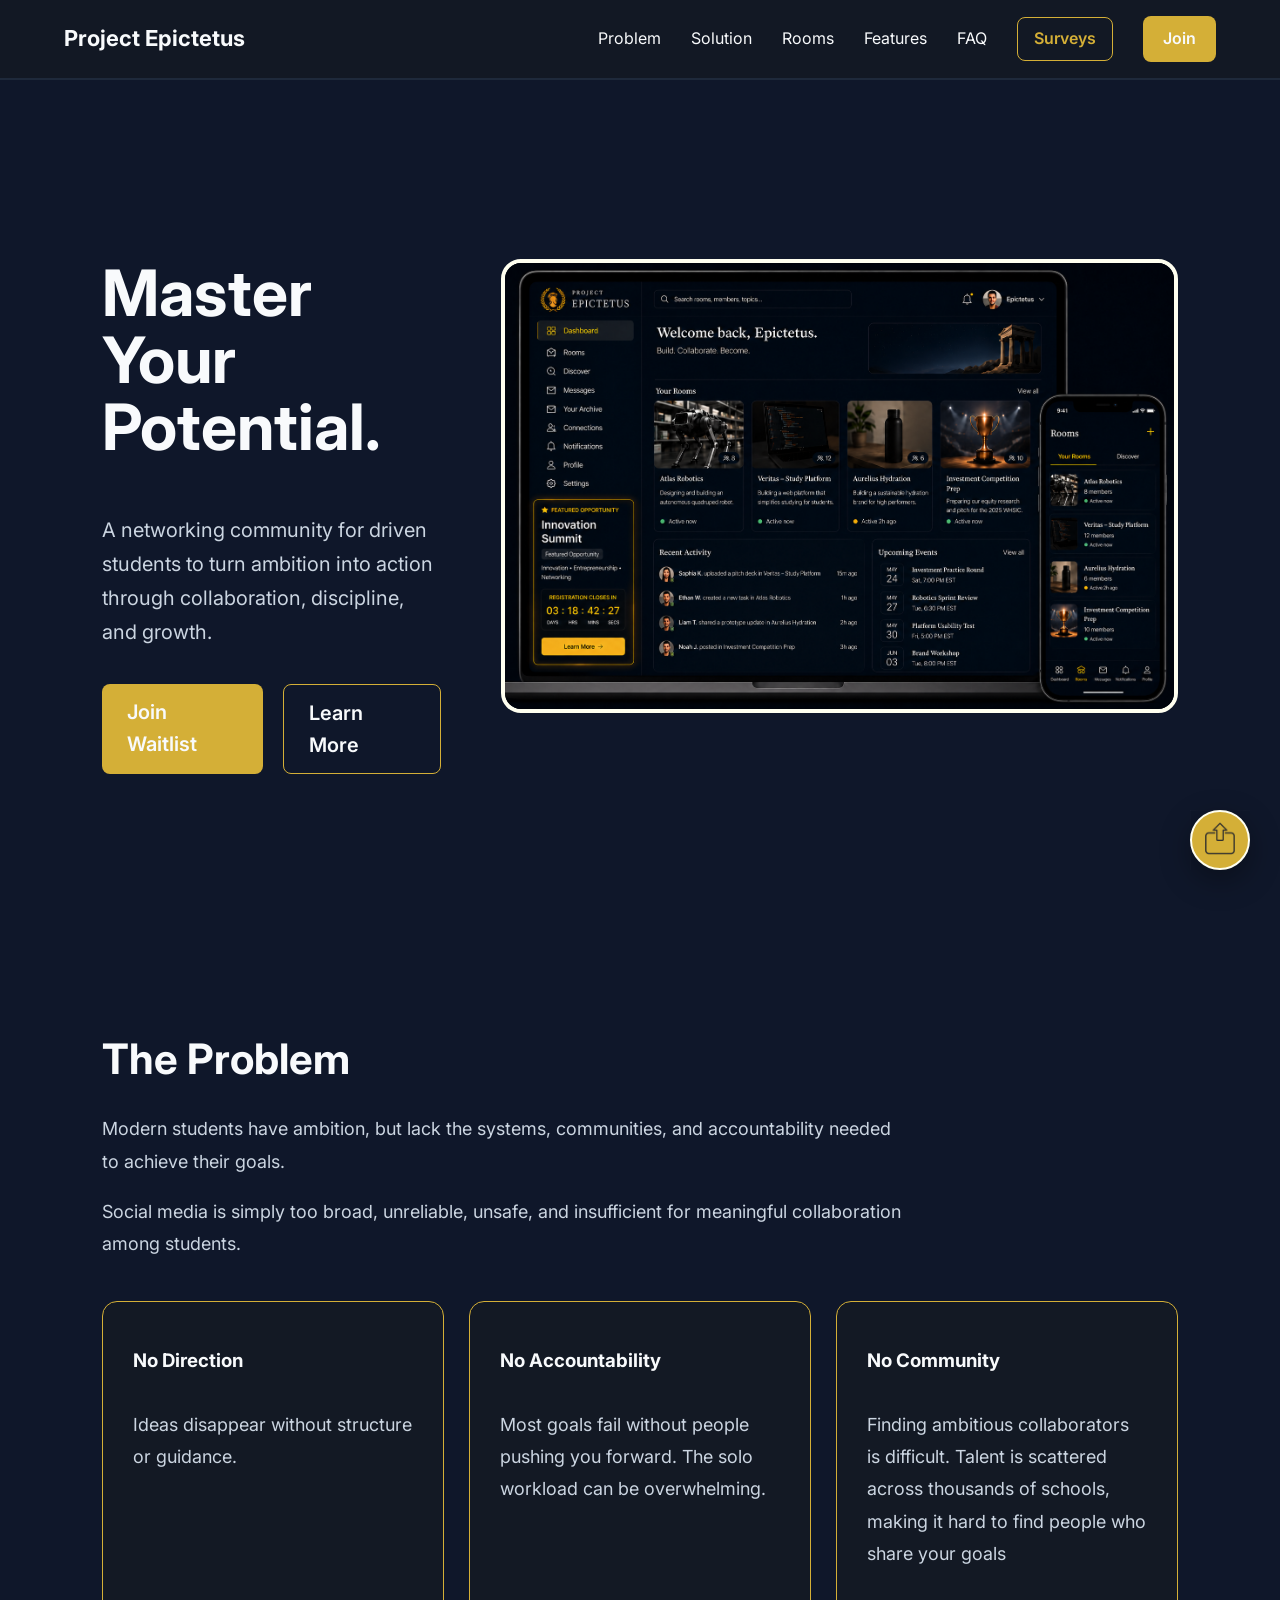
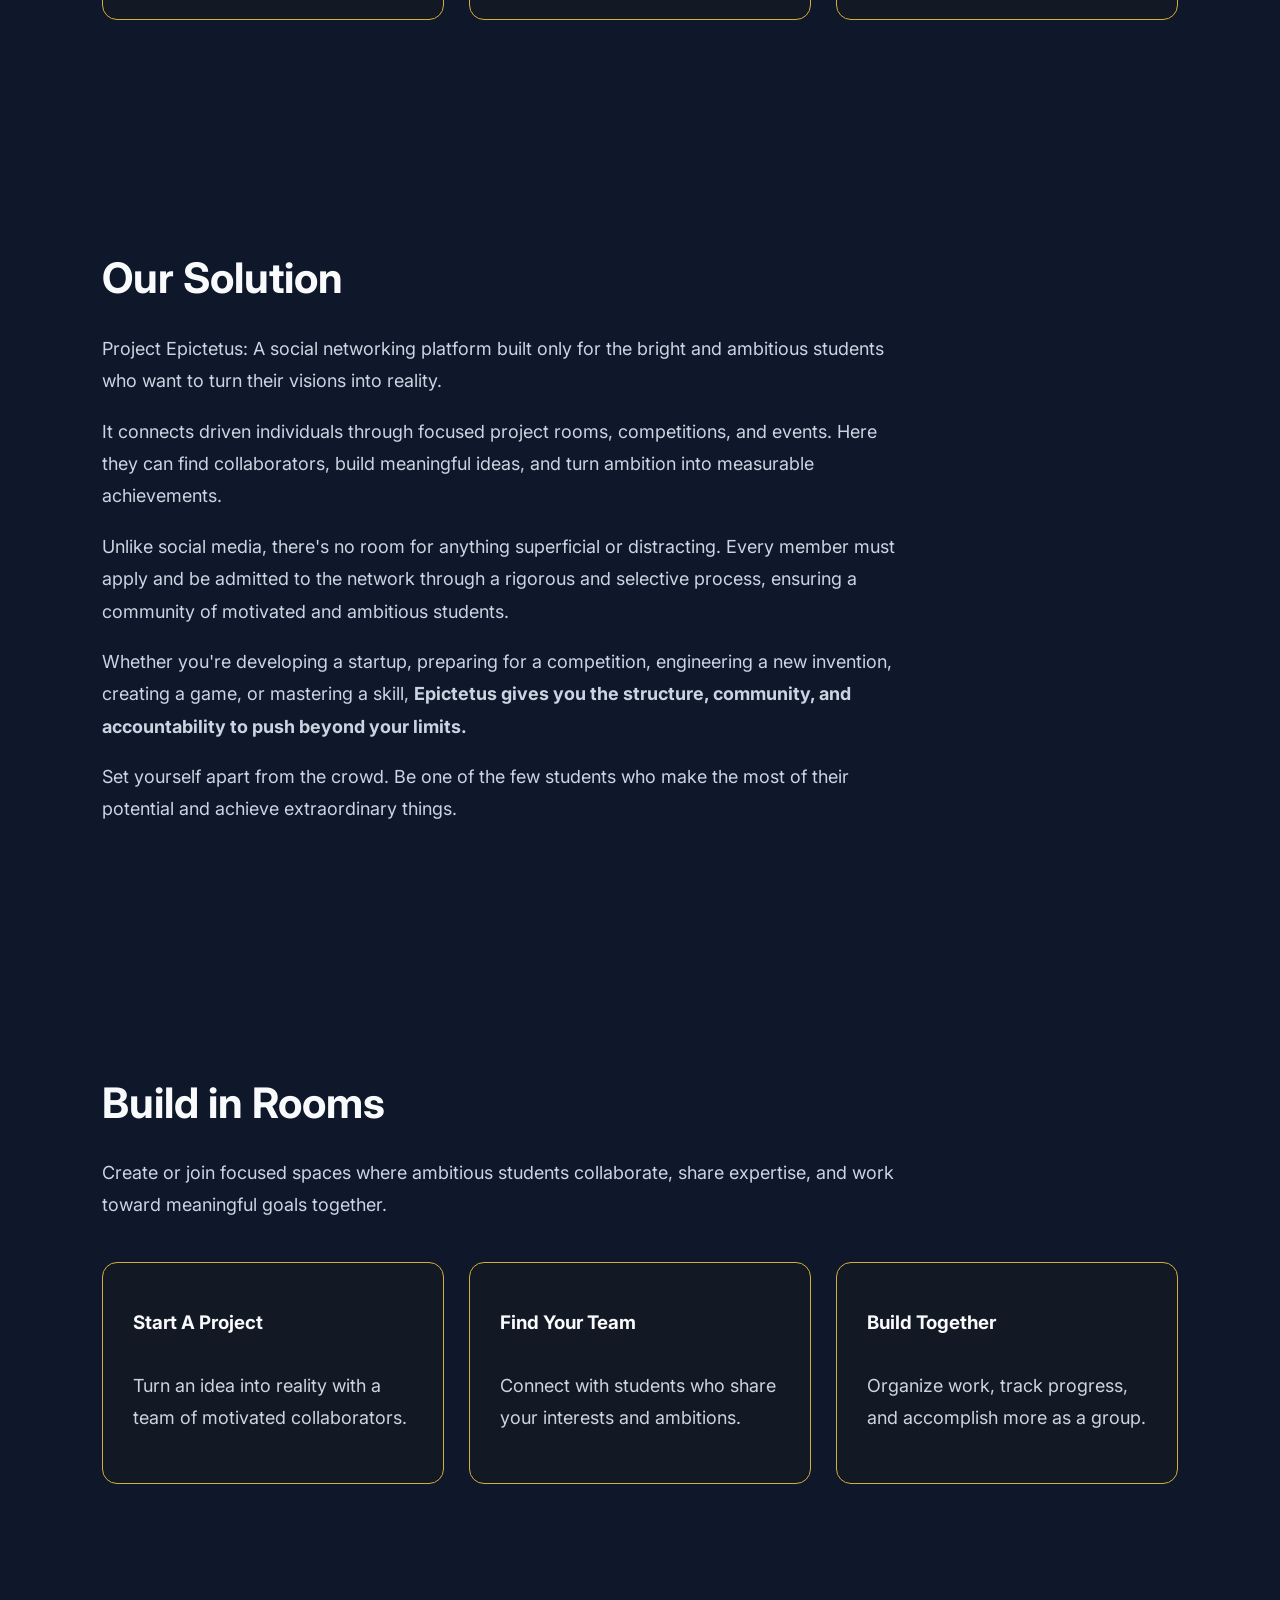
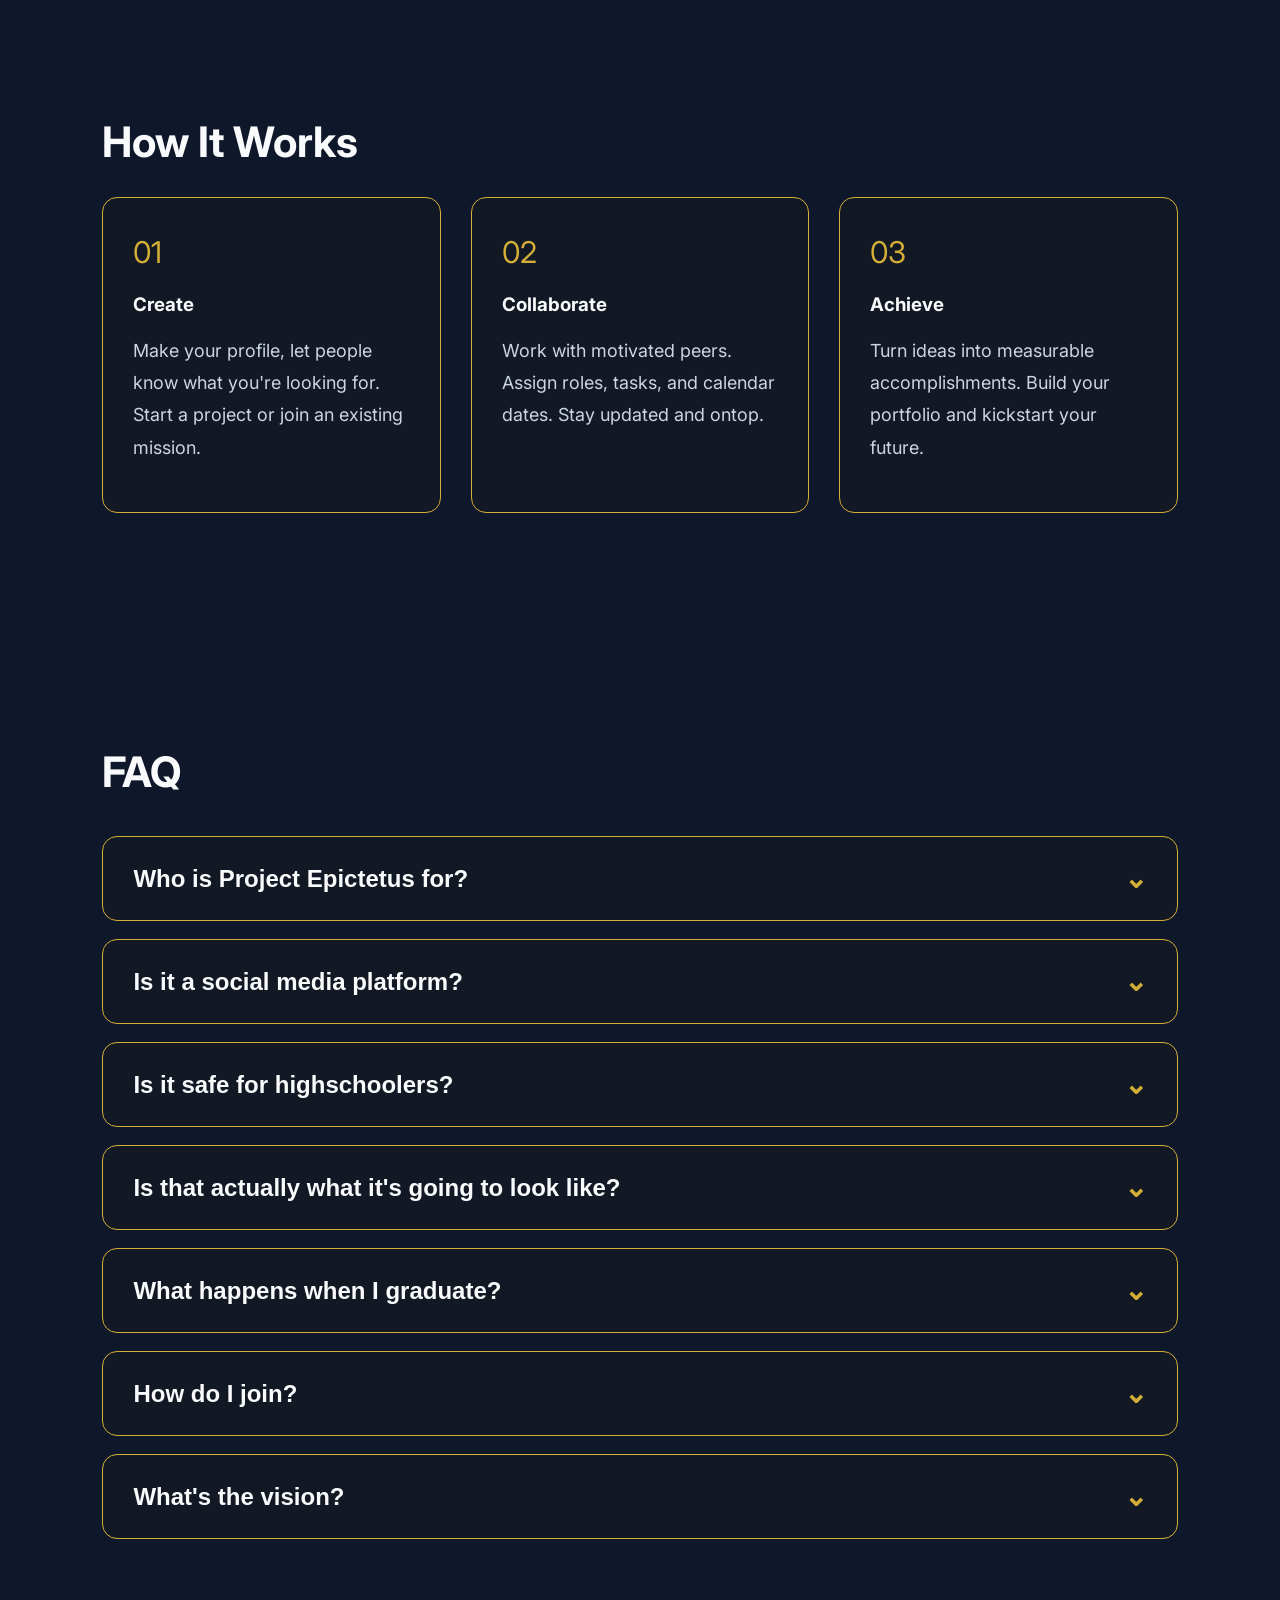
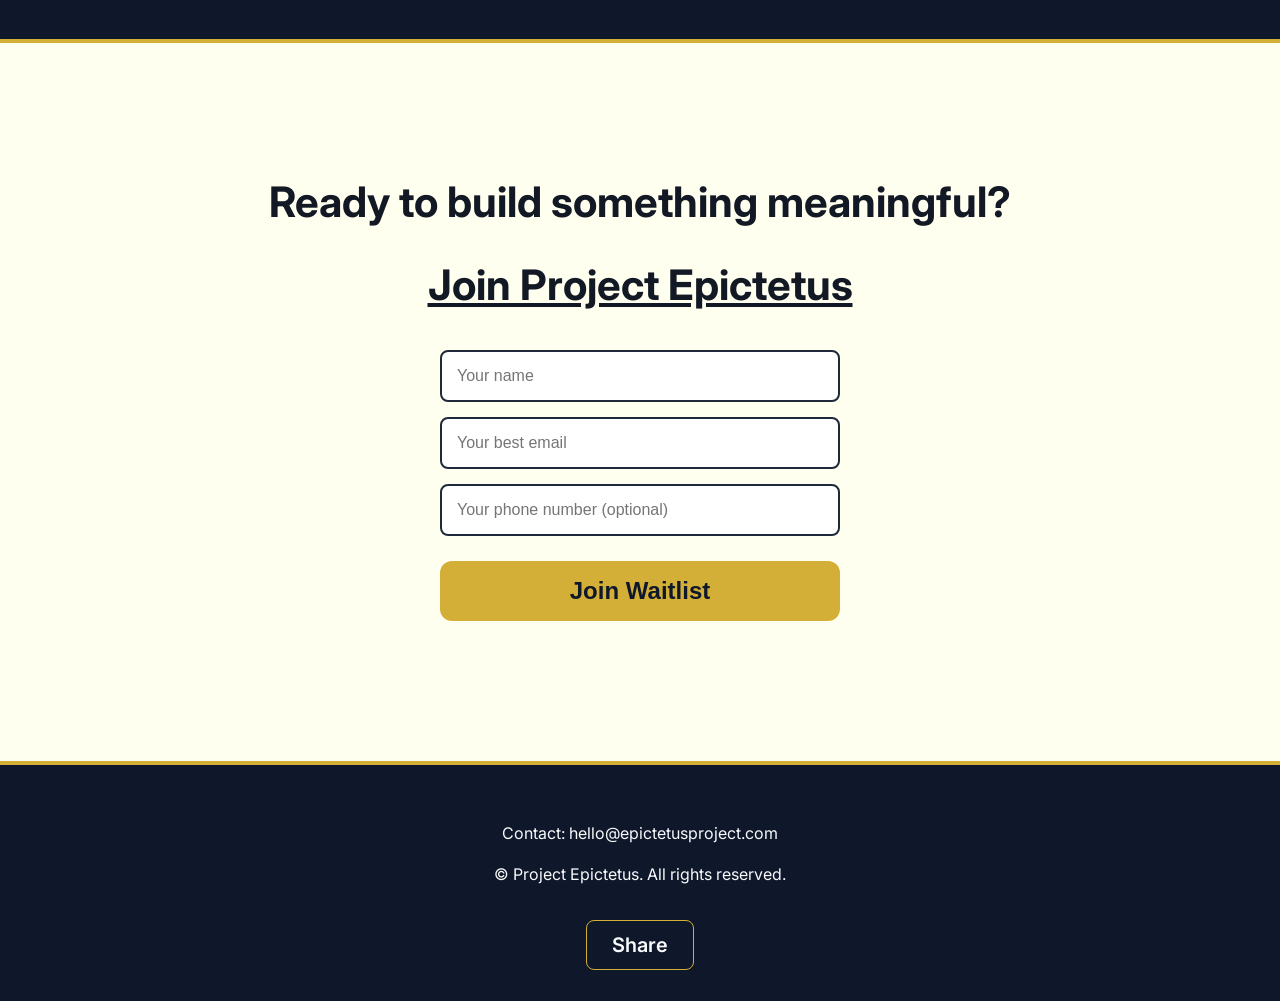
==== index.html @ f0fc2bfe "research page" ====
<!DOCTYPE html>
<html lang="en">
<head>
    <!-- Google tag (gtag.js) -->
    <script async src="https://www.googletagmanager.com/gtag/js?id=G-EL87YCY7WW"></script>
    <script>
        window.dataLayer = window.dataLayer || [];
        function gtag(){dataLayer.push(arguments);}
        gtag('js', new Date());

        gtag('config', 'G-EL87YCY7WW');
    </script>
    <meta charset="UTF-8">
    <meta name="viewport" content="width=device-width, initial-scale=1.0">
    <meta name="description" content="Project Epictetus connects ambitious students to collaborate, build projects, and turn ideas into achievements.">
    <meta name="keywords" content="student collaboration, student entrepreneurs, competitions, projects, ambitious students">
    <meta name="author" content="Project Epictetus">
    <meta property="og:title" content="Project Epictetus">
    <meta property="og:description" content="A community for driven students to turn ambition into action.">
    <meta property="og:image" content="https://epictetusproject.com/imgs/dashboard-showcase.png">
    <meta property="og:url" content="https://epictetusproject.com">

    <title>Project Epictetus</title>
    <link rel="icon" type="image/png" href="imgs/favicon.png">
    <link rel="preconnect" href="https://fonts.googleapis.com">
    <link rel="preconnect" href="https://fonts.gstatic.com" crossorigin>
    <link href="https://fonts.googleapis.com/css2?family=Inter:wght@400;500;600;700;800&display=swap" rel="stylesheet">

    <link rel="stylesheet" href="styles.css">
</head>

<body>

<header>
    <div class="logo">
        <a href="/">Project Epictetus</a>
    </div>

    <nav>
        <a href="#problem">Problem</a>
        <a href="#solution">Solution</a>
        <a href="#rooms">Rooms</a>
        <a href="#features">Features</a>
        <a href="#faq">FAQ</a>
        <a 
            href="research.html" 
            target="_blank" 
            class="survey-button"
        >
            Surveys
        </a>
        <a href="#join" class="button">Join</a>
    </nav>
</header>


<main>

<section class="hero">

    <div class="hero-text">

        <h1>
            Master Your Potential.
        </h1>

        <p>
            A networking community for driven students to turn ambition into action through collaboration, discipline, and growth.
        </p>

        <div class="hero-buttons">
            <a href="#join" class="button">
                Join Waitlist
            </a>

            <a href="#problem" class="button secondary">
                Learn More
            </a>
            
        </div>
        
    </div>


    <div class="hero-image">
        <img src="imgs/dashboard-showcase.png" alt="Project Epictetus dashboard">
    </div>

</section>



<section id="problem">

    <h2>The Problem</h2>

    <p>
    Modern students have ambition, but lack the systems,
    communities, and accountability needed to achieve their goals.
    </p>

    <p>
        Social media is simply too broad, unreliable, unsafe, and insufficient for meaningful collaboration among students.
    </p>

    <div class="cards">

    <div>
    <h3>No Direction</h3>
    <p>Ideas disappear without structure or guidance.</p>
    </div>

    <div>
    <h3>No Accountability</h3>
    <p>Most goals fail without people pushing you forward. The solo workload can be overwhelming.</p>
    </div>

    <div>
    <h3>No Community</h3>
    <p>Finding ambitious collaborators is difficult. Talent is scattered across thousands of schools, making it hard to find people who share your goals</p>
    </div>

    </div>

</section>



<section id="solution">

    <h2>Our Solution</h2>

    <p>Project Epictetus: A social networking platform built only for the bright and ambitious students who want to turn their visions into reality.</p>

    <p>
        It connects driven individuals through focused project rooms, competitions, and events. Here they can find
        collaborators, build meaningful ideas, and turn ambition into measurable achievements.
    </p>

    <p>
        Unlike social media, there's no room for anything superficial or distracting. Every member must apply and be admitted to the network through a rigorous and selective process, ensuring a community of motivated and ambitious students.
    </p>
    <p>
        Whether you're developing a startup, preparing for a competition, engineering a new
        invention, creating a game, or mastering a skill, <b>Epictetus gives you the structure, community, and
        accountability to push beyond your limits.</b>
    </p>
    <p>
        Set yourself apart from the crowd. Be one of the few students who make the most of their potential and achieve extraordinary things.
    </p>

</section>



<section id="rooms">

    <h2>Build in Rooms</h2>

    <p>
        Create or join focused spaces where ambitious students collaborate,
        share expertise, and work toward meaningful goals together.
    </p>

    <div class="cards">

        <div>
            <h3>Start A Project</h3>
            <p>
                Turn an idea into reality with a team of motivated collaborators.
            </p>
        </div>

        <div>
            <h3>Find Your Team</h3>
            <p>
                Connect with students who share your interests and ambitions.
            </p>
        </div>

        <div>
            <h3>Build Together</h3>
            <p>
                Organize work, track progress, and accomplish more as a group.
            </p>
        </div>

    </div>

</section>



<section id="features">

    <h2>How It Works</h2>

    <div class="steps">

    <div>
    <span>01</span>
    <h3>Create</h3>
    <p>Make your profile, let people know what you're looking for. Start a project or join an existing mission.</p>
    </div>


    <div>
    <span>02</span>
    <h3>Collaborate</h3>
    <p>Work with motivated peers. Assign roles, tasks, and calendar dates. Stay updated and ontop.</p>
    </div>


    <div>
    <span>03</span>
    <h3>Achieve</h3>
    <p>Turn ideas into measurable accomplishments. Build your portfolio and kickstart your future.</p>
    </div>

    </div>

</section>



<section id="faq">

    <h2>FAQ</h2>

    <div class="faq">

        <div class="faq-item">
            <button class="faq-question">
                <h3>Who is Project Epictetus for?</h3>
                <span class="faq-arrow">⌄</span>
            </button>
            <div class="faq-answer">
                <p>
                    Students and young builders who want to accomplish more, but don't have a community to push them.
                </p>
            </div>
        </div>

        <div class="faq-item">
            <button class="faq-question">
                <h3>Is it a social media platform?</h3>
                <span class="faq-arrow">⌄</span>
            </button>
            <div class="faq-answer">
                <p>
                    No. It is designed around meaningful projects and collaboration. Social media is intentionally left out to keep the focus on real work and meaningful connections.
                </p>
            </div>
        </div>

        <div class="faq-item">
            <button class="faq-question">
                <h3>Is it safe for highschoolers?</h3>
                <span class="faq-arrow">⌄</span>
            </button>
            <div class="faq-answer">
                <p>
                    Yes. With the platform being designed specially for students, safety is our top priority. There will be no private messages and no unauthorized links. Everything will be moderated hands-on, and the rigorous admissions process will ensure that only verified students can join.
                </p>
            </div>
        </div>

        <div class="faq-item">
            <button class="faq-question">
                <h3>Is that actually what it's going to look like?</h3>
                <span class="faq-arrow">⌄</span>
            </button>
            <div class="faq-answer">
                <p>
                    The platform is currently being developed. This preview represents the experience we are building toward, not the design we're creating yet.
                </p>
            </div>
        </div>

        <div class="faq-item">
            <button class="faq-question">
                <h3>What happens when I graduate?</h3>
                <span class="faq-arrow">⌄</span>
            </button>
            <div class="faq-answer">
                <p>
                    Those who graduate will be entered into the Alumni Network, where they can continue to access opportunities, network with professionals, mentor current students, and leverage the community for their future endeavors.
                </p>
            </div>
        </div>

        <div class="faq-item">
            <button class="faq-question">
                <h3>How do I join?</h3>
                <span class="faq-arrow">⌄</span>
            </button>
            <div class="faq-answer">
                <p>
                    You can join by signing up for the waitlist through the form provided in the
                    <a href="#join"><b><u>Join Project Epictetus</u></b></a>
                    section. Once you submit your information, you'll be notified for early access, and be able to test the platform before it is widely available.
                </p>
            </div>
        </div>

        <div class="faq-item">
            <button class="faq-question">
                <h3>What's the vision?</h3>
                <span class="faq-arrow">⌄</span>
            </button>
            <div class="faq-answer">
                <p>
                    To create a prestigious network for talented students who refuse to be held back by where they are or who they know. We plan to have community events, sponsored competitions, partnered internship opportunities, and top-college partnerships.
                </p>
            </div>
        </div>

    </div>

</section>



<section id="join" class="cta">

    <div id="join-content">

        <h2>
            Ready to build something meaningful?
        </h2>

        <h2>
            <u>Join Project Epictetus</u>
        </h2>

        <form 
            id="join-form"
            action="https://formspree.io/f/mdaqwrvw"
            method="POST"
        >

            <input 
                type="hidden"
                name="_subject"
                value="New Project Epictetus Waitlist Signup"
            >

            <input 
                type="text"
                name="name"
                placeholder="Your name"
                required
            >

            <input 
                type="email"
                name="email"
                placeholder="Your best email"
                required
            >

            <input
                type="tel"
                name="phone"
                placeholder="Your phone number (optional)"
            >

            <button type="submit" class="final-join">
                Join Waitlist
            </button>

        </form>

    </div>

</section>

</main>



<footer>

    <p>
        Contact:
        <a href="mailto:hello@epictetusproject.com">
            hello@epictetusproject.com
        </a>
    </p>

    <p>
        © Project Epictetus. All rights reserved.
    </p>
    <br>
    <a href="#" class="button secondary" id="share-button">
        Share
    </a>
</footer>
<button id="share-fab" aria-label="Share">
    <img src="imgs/share-icon.png" alt="">
</button>
<script type="module" src="submit.js"></script>
</body>
</html>
---- styles.css ----
:root {

    --background: #0F172A;
    --surface: #131924;
    --surface-light: #1E293B;

    --text: #F8FAFC;
    --muted: #CBD5E1;

    --accent: #D4AF37;

}



* {
    box-sizing: border-box;
}



html {
    scroll-behavior: smooth;
}



body {

    margin: 0;
    font-family: "Inter", sans-serif;

    background: var(--background);
    color: var(--text);

    line-height: 1.6;
}

a {
    text-decoration: none;
    color: inherit;
}

header {

    position: fixed;

    top:0;
    left:0;
    right:0;

    height:80px;

    display:flex;
    justify-content:space-between;
    align-items:center;

    padding:0 5%;

    background:rgba(19,25,36,.95);

    border-bottom:2px solid var(--surface-light);

    z-index:10;

}



.logo {

    font-size:22px;
    font-weight:700;

}



nav {

    display:flex;
    align-items:center;
    gap:30px;

}



nav a {

    color:var(--text);
    text-decoration:none;

}

nav .button {

    font-size:16px;
    padding:10px 20px;
}


button,
.button {

    background:var(--accent);

    border:none;

    padding:12px 25px;

    border-radius:8px;

    font-weight:600;

    font-size:20px;

    cursor:pointer;

}

.secondary {

    background:transparent;
    border:1px solid var(--accent);
    color:var(--text);
}

main {

    padding-top:80px;

}



section {

    padding:100px 8%;

}



.hero {

    min-height:calc(100vh - 80px);

    display:flex;

    align-items:center;

    gap:60px;

}

h1, h2, h3 {
    line-height: 1.15;
}

.hero-text {

    flex:0.5;

}



.hero h1 {

    font-size:64px;

    line-height:1.05;

}



.hero p {

    font-size:20px;

    color:var(--muted);

    line-height: 1.7;
}



.hero-image {

    flex:1;

}



.hero-image img {

    width:100%;

    border-radius:20px;

    border:4px solid #FFFFF0;
}



.hero-buttons {

    display:flex;
    gap:20px;

    margin-top:35px;

}








h2 {

    font-size:42px;

    margin-bottom:30px;

}



section p {

    color:var(--muted);

    max-width:800px;

    font-size:18px;

    line-height: 1.8;
}




.cards {

    display:grid;

    grid-template-columns:repeat(auto-fit,minmax(250px,1fr));

    gap:25px;

    margin-top:40px;

}



.cards > div,
.steps div {

    background: var(--surface);

    padding: 30px;

    border-radius: 15px;

    border: 1px solid var(--accent);

}

.cards > div {

    background: var(--surface);

    padding: 30px;

    border-radius: 15px;

    border: 1px solid var(--accent);

    display: flex;
    flex-direction: column;

}

.card-bottom {

    margin-top: auto;

}

.card-bottom button {

    margin-top: 12px;

}

.steps {

    display:grid;

    grid-template-columns:repeat(3,1fr);

    gap:30px;

}



.steps span {

    color:var(--accent);

    font-size:30px;

}



.cta {

    text-align:center;

    background: ivory;

    color: var(--surface);

    border-top: 4px solid var(--accent);

    border-bottom: 4px solid var(--accent);

}

.faq {
    display: flex;
    flex-direction: column;
    gap: 18px;
    margin-top: 40px;
}

.faq-item {
    background: var(--surface);
    border: 1px solid var(--accent);
    border-radius: 15px;
    overflow: hidden;
}

.faq-question {

    width: 100%;

    display: flex;
    justify-content: space-between;
    align-items: center;

    padding: 25px 30px;

    background: transparent;
    color: var(--text);

    border: none;
    cursor: pointer;
}

.faq-question h3 {
    margin: 0;
    font-size: 24px;
    text-align: left;
}

.faq-arrow {
    font-size: 28px;
    color: var(--accent);
    transition: transform .25s ease;
}

.faq-answer {
    max-height: 0;
    overflow: hidden;
    transition: max-height .3s ease;
}

.faq-answer p {
    margin: 0;
    padding: 0 30px 30px;
}

.faq-item.active .faq-answer {
    max-height: 350px;
}

.faq-item.active .faq-arrow {
    transform: rotate(180deg);
}


#join-form {

    display:flex;
    flex-direction:column;

    gap:15px;

    max-width:400px;

    margin:40px auto;

}


#join-form input {

    padding:15px;

    border-radius:8px;

    border: 2px solid var(--surface-light);

    font-size:16px;

}

.final-join {
    padding: 16px 45px;
    margin-top: 10px;
    font-size: 24px;
    border-radius: 12px;
    color: var(--background)
}

.survey-button {

    color:var(--accent);

    font-weight:600;

    padding: 8px 16px;

    border:1px solid var(--accent);

    border-radius:8px;

}

footer {

    padding:40px;

    text-align:center;

}

#share-fab {

    position: fixed;

    right: 30px;
    bottom: 30px;

    width: 60px;
    height: 60px;

    background: var(--accent);

    border: 2px solid #FFFFF0;

    border-radius: 50%;

    display: flex;
    justify-content: center;
    align-items: center;

    cursor: pointer;

    box-shadow: 0 10px 30px rgba(0,0,0,.35);

    transition: .2s;

    z-index: 1000;

}

#share-fab img {

    width: 60px;
    height: 60px;

    object-fit: contain;

}

.hero-cards {

    flex: 0.5;

    position: relative;

    height: 400px;

}


.floating-card {

    position: absolute;

    width: 250px;

    background: var(--surface);

    border: 1px solid var(--accent);

    border-radius: 15px;

    padding: 25px;

    box-shadow: 0 15px 40px rgba(0,0,0,.35);

}


.floating-card h3 {

    font-size: 30px;

    margin: 0 0 10px;

}


.floating-card h4 {

    font-size: 22px;

    margin: 0 0 10px;

}


.floating-card p {

    font-size: 15px;

    color: var(--muted);

}


.floating-card span {

    color: var(--accent);

    font-weight: 600;

}


.card-one {

    top: 20px;

    right: 80px;

}


.card-two {

    top: 150px;

    right: 0;

}


.card-three {

    top: 280px;

    right: 100px;

}

@media(max-width:1200px){

    .hero {
        gap:30px;
    }

    .hero-buttons {
        display:flex;
        gap:20px;
        margin-top:35px;
    }

    .hero-buttons .button {
        width:fit-content;
    }

}
@media(max-width:1100px){

    .hero {

        min-height: auto;

        padding-top: 60px;

        padding-bottom: 40px;

        flex-direction:column;
        text-align:center;
    }

    .hero-buttons {
        justify-content:center;
        flex-direction:row;
        width:100%;
    }

    .hero-buttons .button {
        width:auto;
    }

    .hero-cards {

        display:none;

    }

}

@media(max-width:900px){


    nav a:not(.button):not(.survey-button) {

        display:none;

    }


    .hero h1 {

        font-size:42px;

    }


    .steps {

        grid-template-columns:1fr;

    }

}

@media(max-width:600px){
    .research-feedback {
        font-size: 38px;
    }
}
@media(max-width:450px){

    .logo {
        font-size: 20px;
    }

    .research-feedback {
        font-size: 32px;
        text-align: center;
    }
}
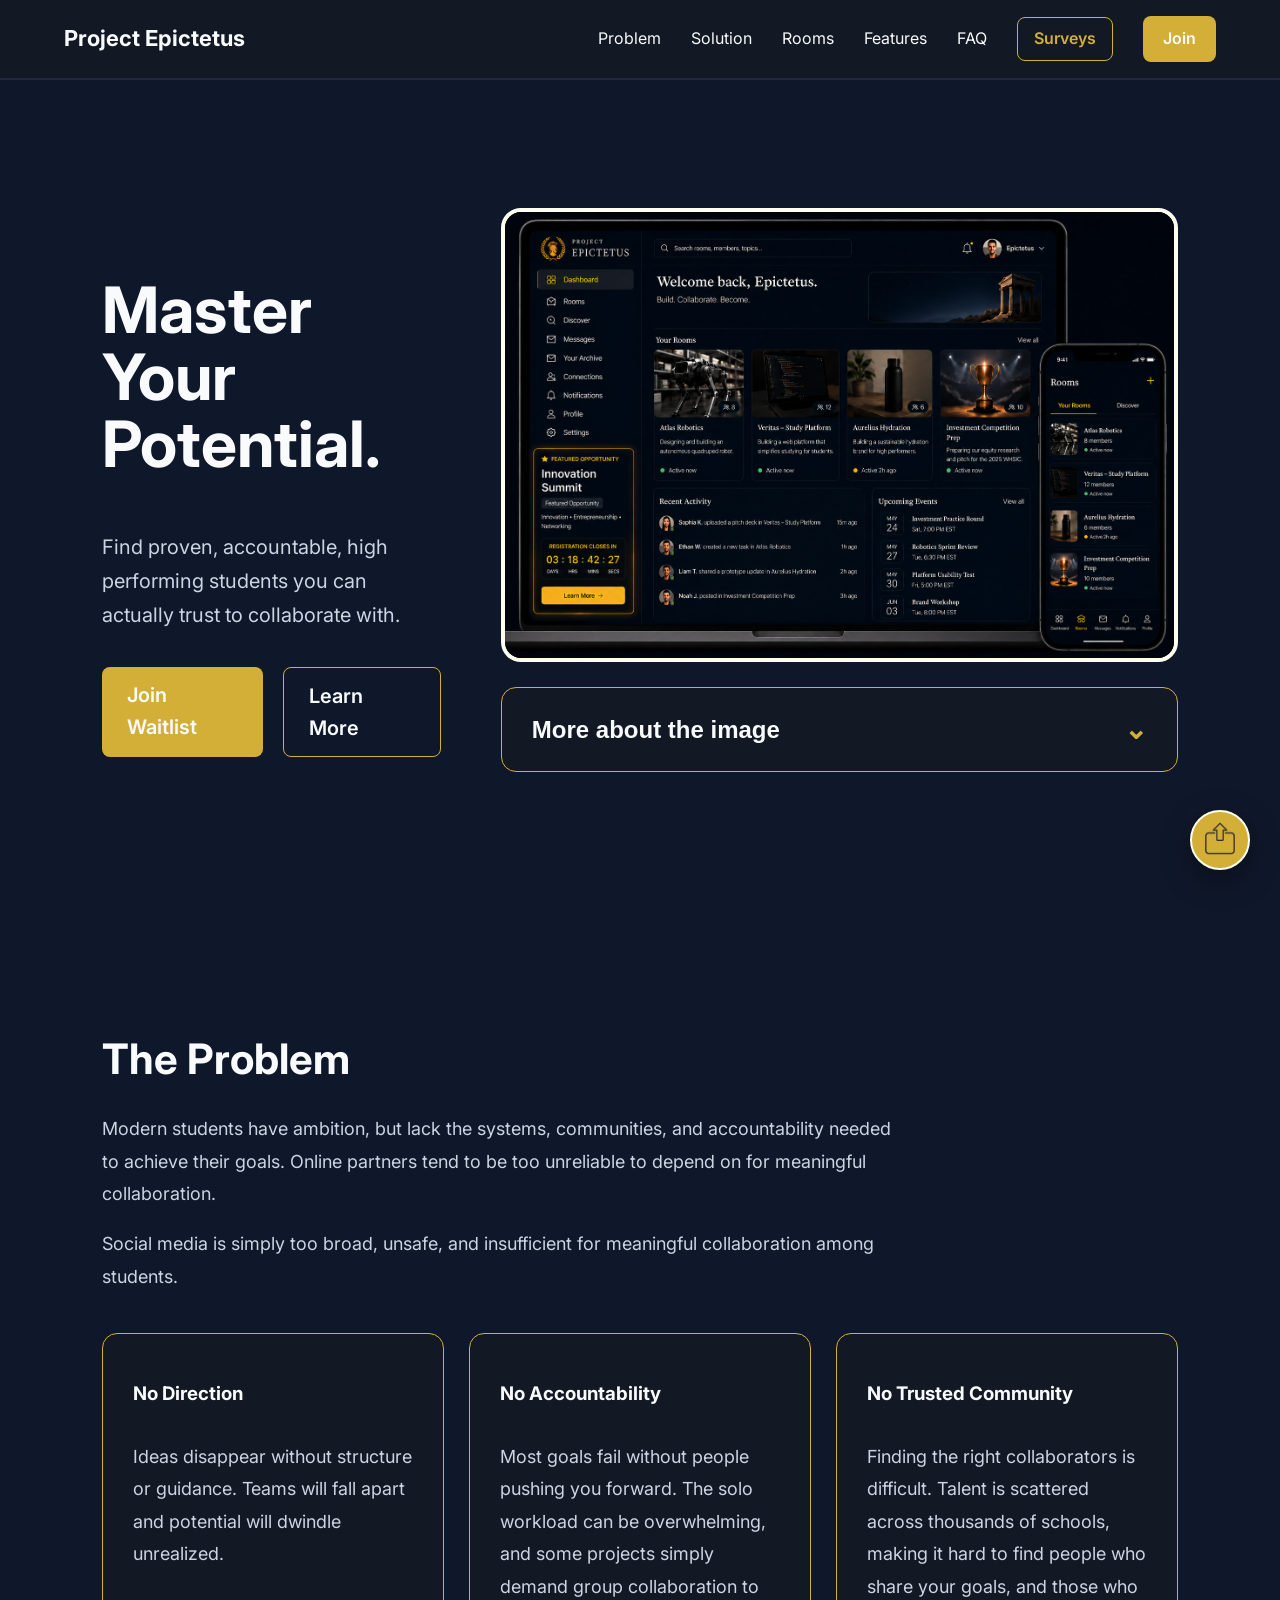
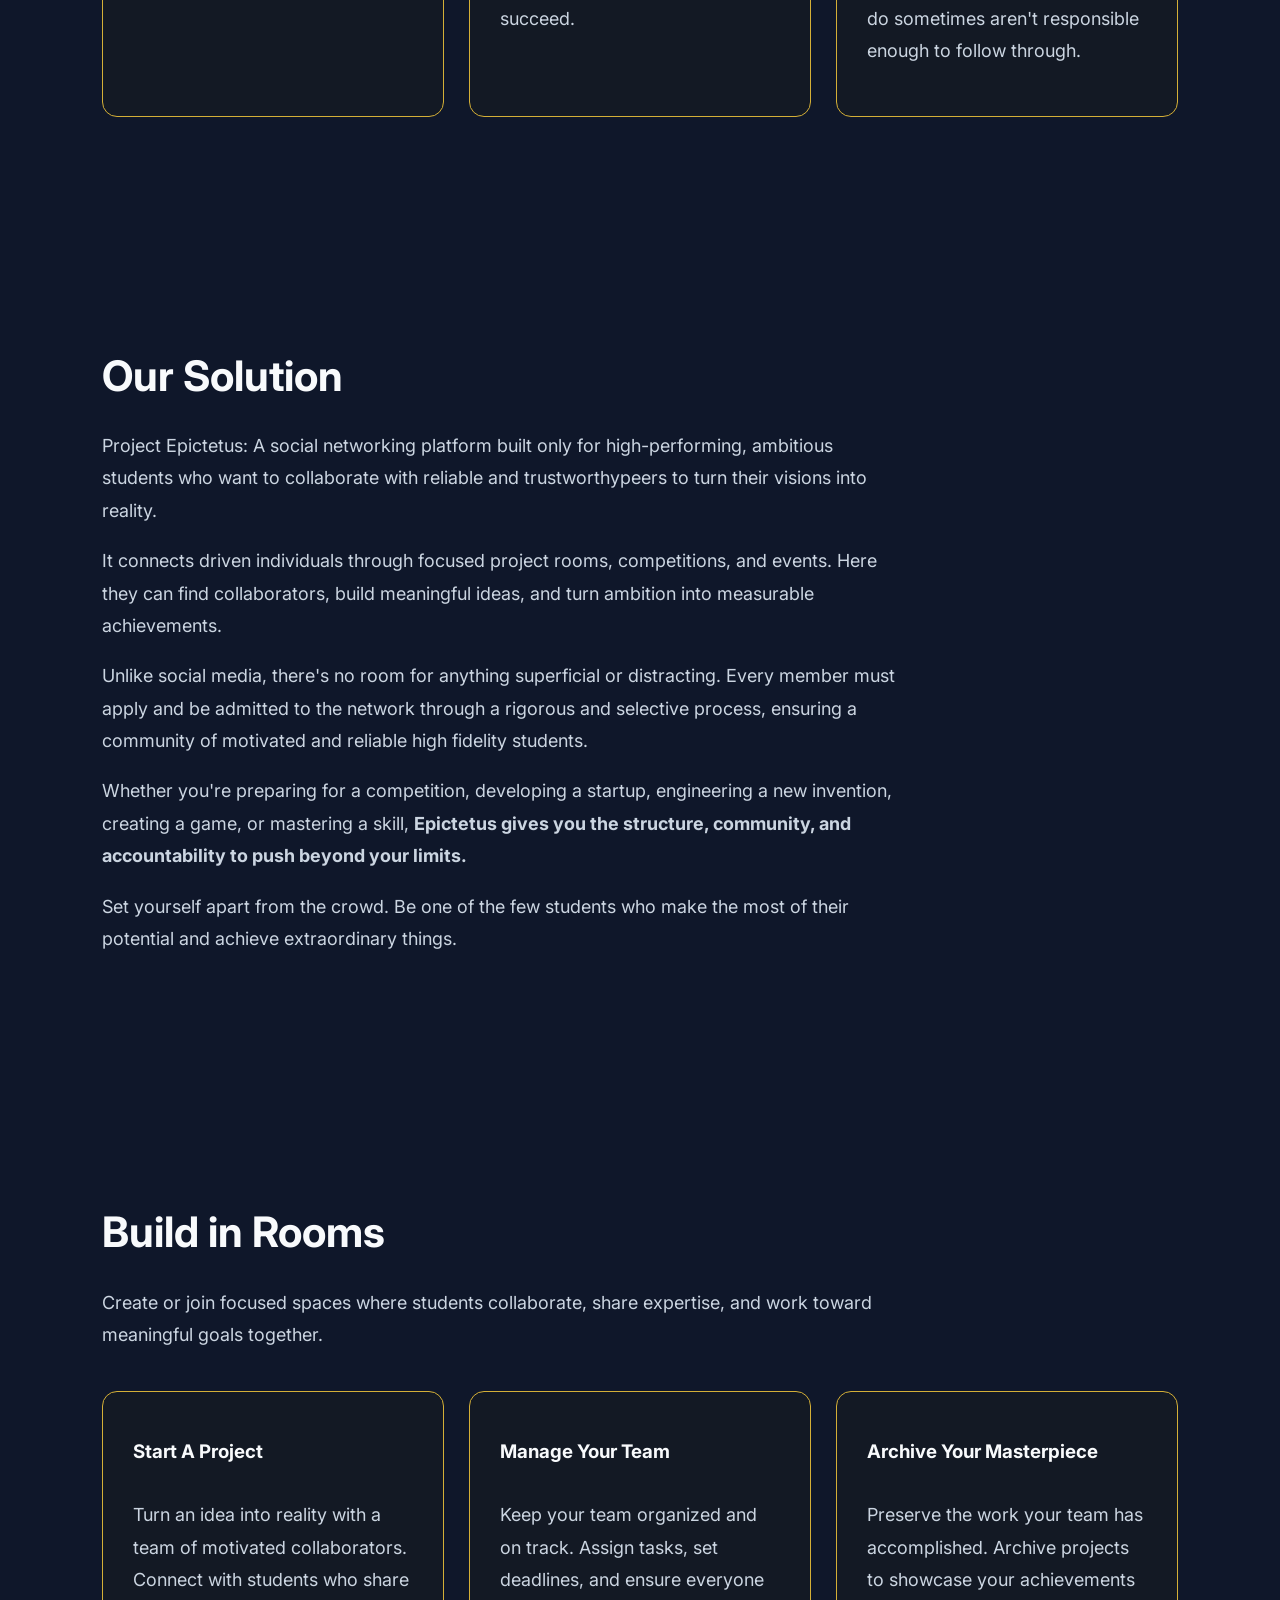
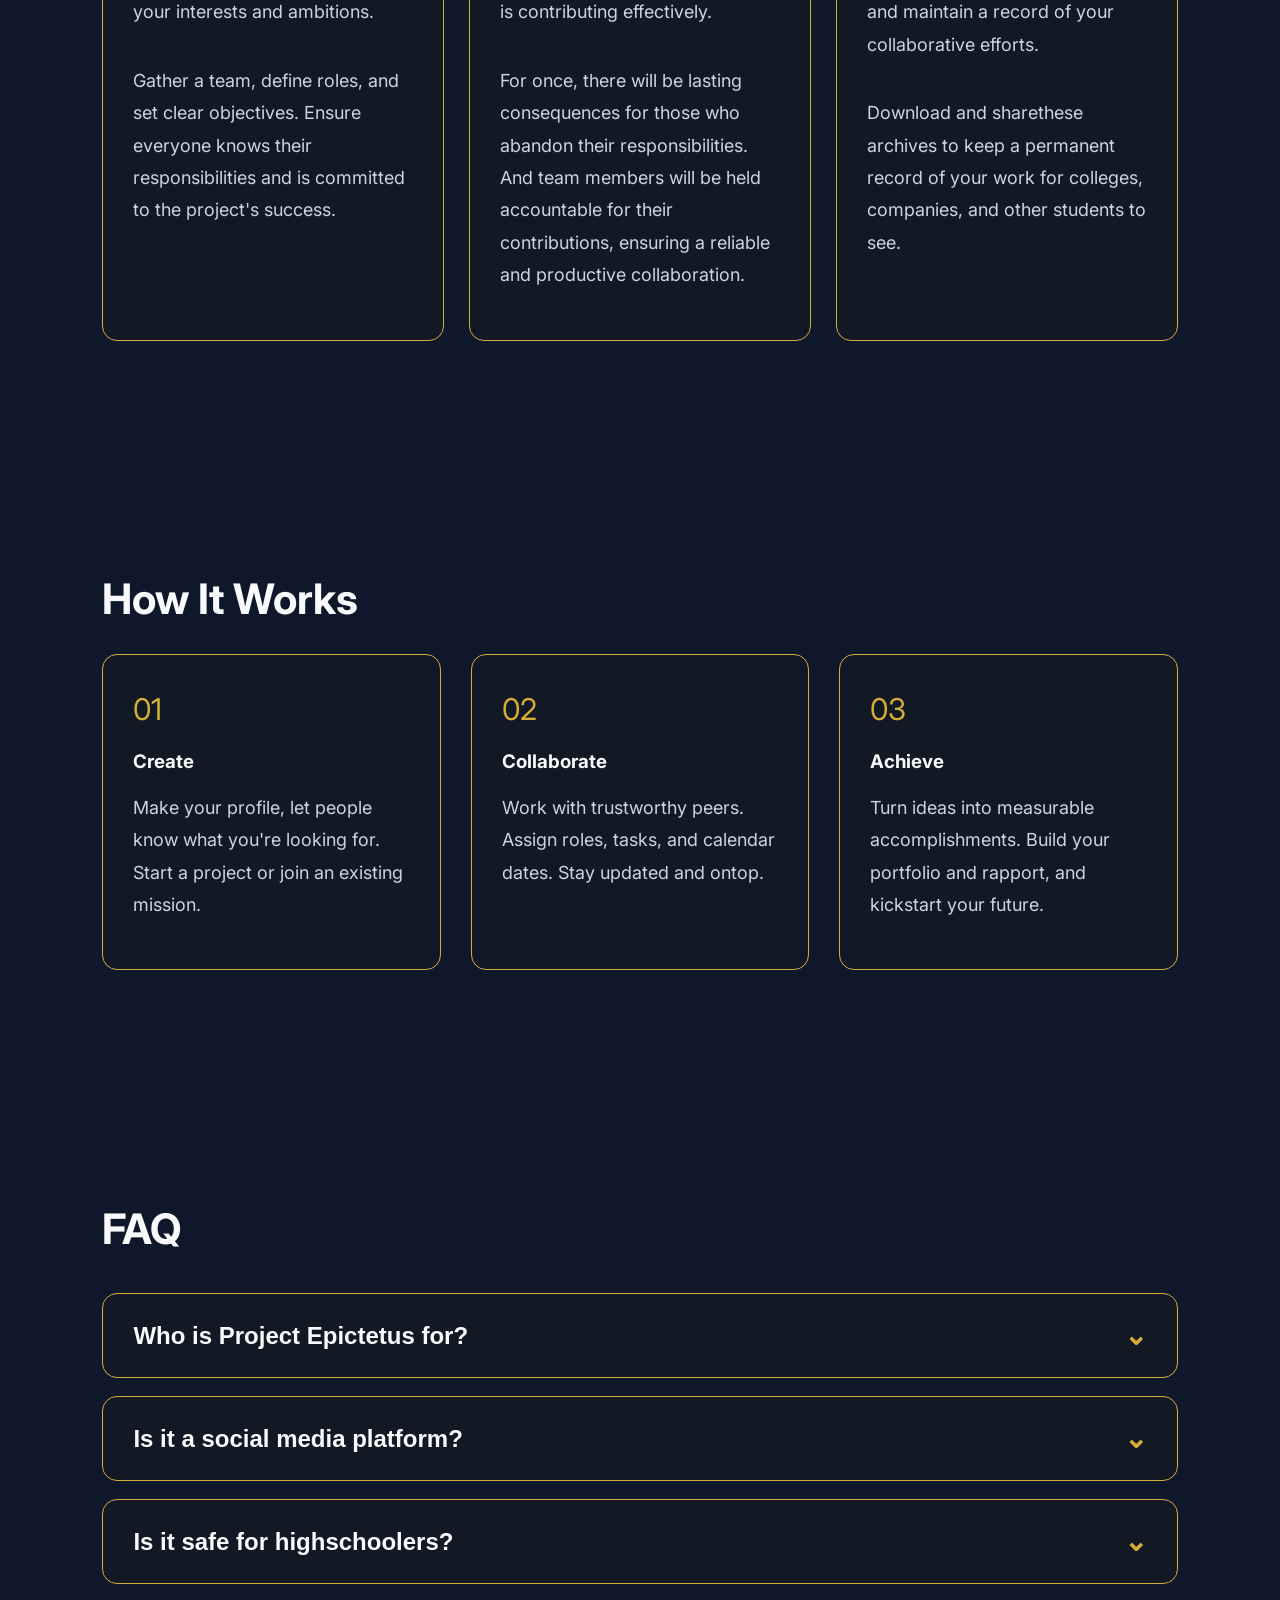
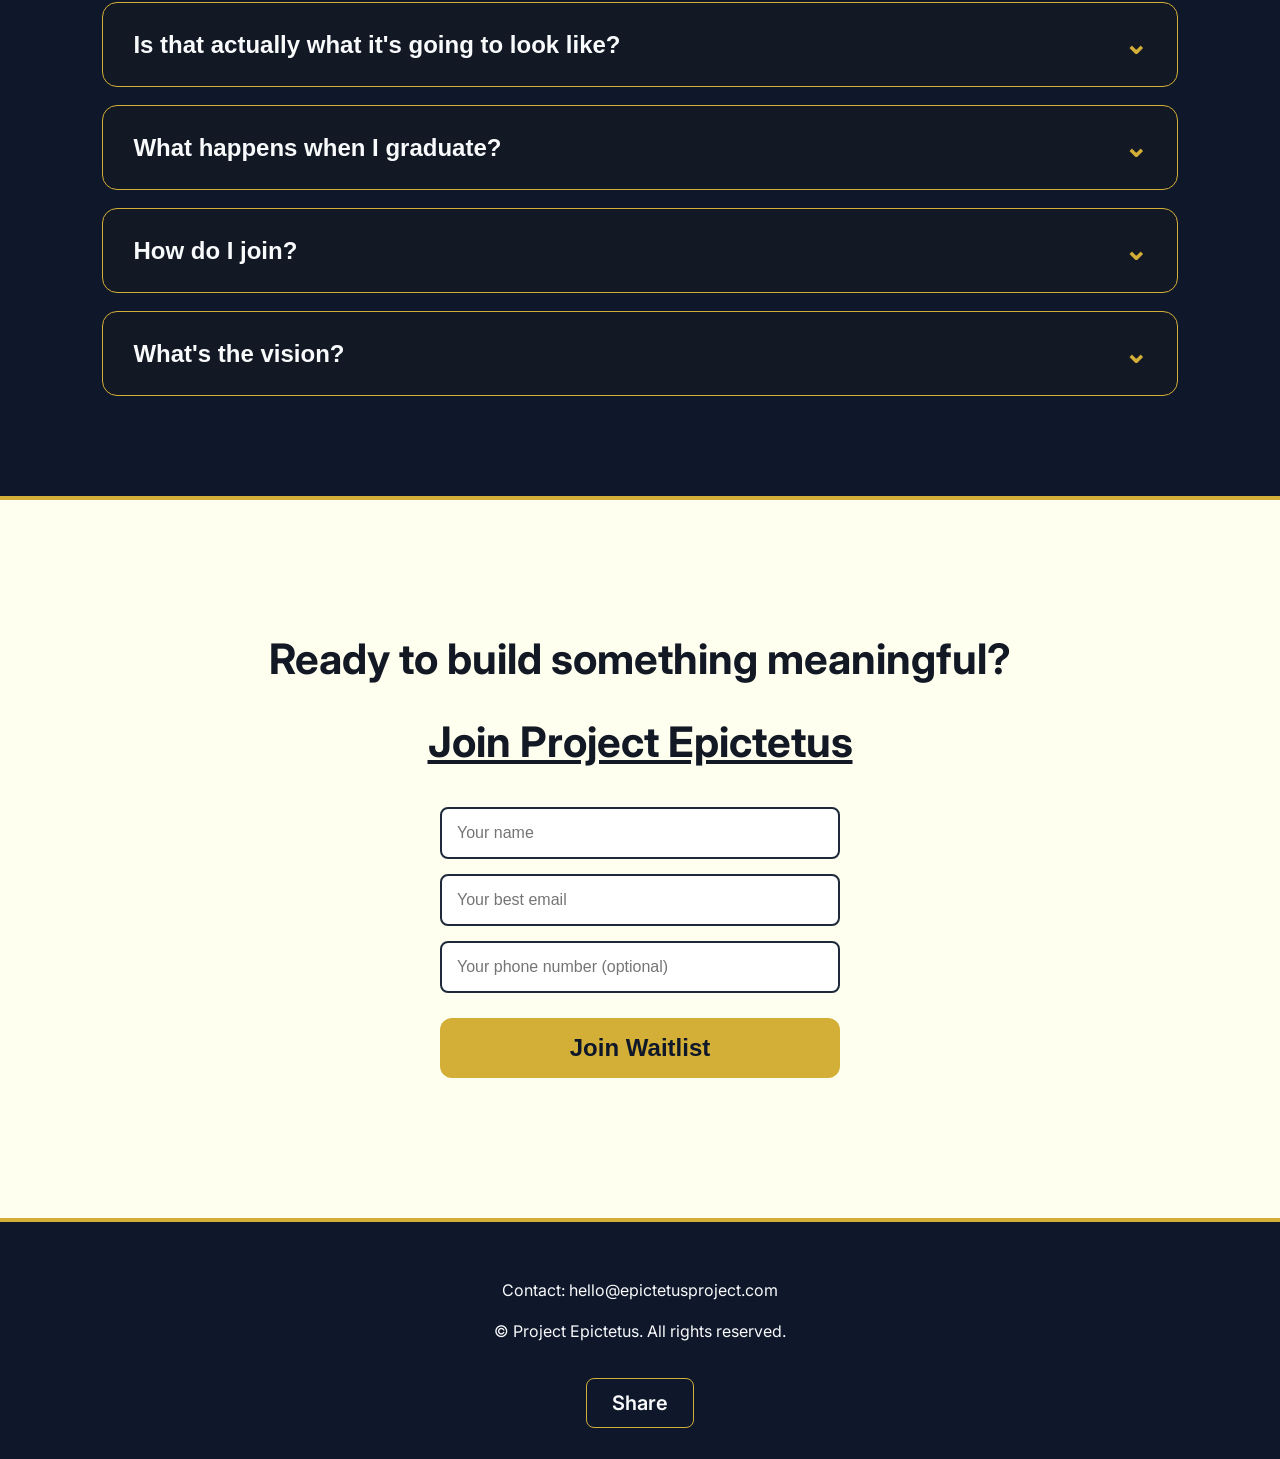
==== commit 2cd54210: "better tailored to real problem" ====
--- a/index.html
+++ b/index.html
@@ -12,7 +12,7 @@
     </script>
     <meta charset="UTF-8">
     <meta name="viewport" content="width=device-width, initial-scale=1.0">
-    <meta name="description" content="Project Epictetus connects ambitious students to collaborate, build projects, and turn ideas into achievements.">
+    <meta name="description" content="Project Epictetus connects trustworthy ambitious students to collaborate, build projects, and turn ideas into achievements.">
     <meta name="keywords" content="student collaboration, student entrepreneurs, competitions, projects, ambitious students">
     <meta name="author" content="Project Epictetus">
     <meta property="og:title" content="Project Epictetus">
@@ -33,7 +33,7 @@
 
 <header>
     <div class="logo">
-        <a href="/">Project Epictetus</a>
+        <a href="./">Project Epictetus</a>
     </div>
 
     <nav>
@@ -43,8 +43,7 @@
         <a href="#features">Features</a>
         <a href="#faq">FAQ</a>
         <a 
-            href="research.html" 
-            target="_blank" 
+            href="/research/" 
             class="survey-button"
         >
             Surveys
@@ -65,7 +64,7 @@
         </h1>
 
         <p>
-            A networking community for driven students to turn ambition into action through collaboration, discipline, and growth.
+            Find proven, accountable, high performing students you can actually trust to collaborate with.
         </p>
 
         <div class="hero-buttons">
@@ -84,6 +83,18 @@
 
     <div class="hero-image">
         <img src="imgs/dashboard-showcase.png" alt="Project Epictetus dashboard">
+        <br>
+        <div class="faq-item">
+            <button class="faq-question">
+                <h3>More about the image</h3>
+                <span class="faq-arrow">⌄</span>
+            </button>
+            <div class="faq-answer">
+                 <p>
+                    <b>This is an AI generated mockup made solely for illustrative purposes and does not represent the final design.</b> The dashboard showcases how students can manage projects, track progress, and collaborate effectively within Project Epictetus. The final design will be developed by professionals and tailored to community feedback.
+                </p>
+            </div>
+        </div>
     </div>
 
 </section>
@@ -96,28 +107,28 @@
 
     <p>
     Modern students have ambition, but lack the systems,
-    communities, and accountability needed to achieve their goals.
-    </p>
-
-    <p>
-        Social media is simply too broad, unreliable, unsafe, and insufficient for meaningful collaboration among students.
+    communities, and accountability needed to achieve their goals. Online partners tend to be too unreliable to depend on for meaningful collaboration.
+    </p>
+
+    <p>
+        Social media is simply too broad, unsafe, and insufficient for meaningful collaboration among students.
     </p>
 
     <div class="cards">
 
     <div>
     <h3>No Direction</h3>
-    <p>Ideas disappear without structure or guidance.</p>
+    <p>Ideas disappear without structure or guidance. Teams will fall apart and  potential will dwindle unrealized.</p>
     </div>
 
     <div>
     <h3>No Accountability</h3>
-    <p>Most goals fail without people pushing you forward. The solo workload can be overwhelming.</p>
-    </div>
-
-    <div>
-    <h3>No Community</h3>
-    <p>Finding ambitious collaborators is difficult. Talent is scattered across thousands of schools, making it hard to find people who share your goals</p>
+    <p>Most goals fail without people pushing you forward. The solo workload can be overwhelming, and some projects simply demand group collaboration to succeed.</p>
+    </div>
+
+    <div>
+    <h3>No Trusted Community</h3>
+    <p>Finding the right collaborators is difficult. Talent is scattered across thousands of schools, making it hard to find people who share your goals, and those who do sometimes aren't responsible enough to follow through.</p>
     </div>
 
     </div>
@@ -130,7 +141,7 @@
 
     <h2>Our Solution</h2>
 
-    <p>Project Epictetus: A social networking platform built only for the bright and ambitious students who want to turn their visions into reality.</p>
+    <p>Project Epictetus: A social networking platform built only for high-performing, ambitious students who want to collaborate with reliable and trustworthypeers to turn their visions into reality.</p>
 
     <p>
         It connects driven individuals through focused project rooms, competitions, and events. Here they can find
@@ -138,10 +149,10 @@
     </p>
 
     <p>
-        Unlike social media, there's no room for anything superficial or distracting. Every member must apply and be admitted to the network through a rigorous and selective process, ensuring a community of motivated and ambitious students.
-    </p>
-    <p>
-        Whether you're developing a startup, preparing for a competition, engineering a new
+        Unlike social media, there's no room for anything superficial or distracting. Every member must apply and be admitted to the network through a rigorous and selective process, ensuring a community of motivated and reliable high fidelity students.
+    </p>
+    <p>
+        Whether you're preparing for a competition, developing a startup, engineering a new
         invention, creating a game, or mastering a skill, <b>Epictetus gives you the structure, community, and
         accountability to push beyond your limits.</b>
     </p>
@@ -158,7 +169,7 @@
     <h2>Build in Rooms</h2>
 
     <p>
-        Create or join focused spaces where ambitious students collaborate,
+        Create or join focused spaces where students collaborate,
         share expertise, and work toward meaningful goals together.
     </p>
 
@@ -167,21 +178,30 @@
         <div>
             <h3>Start A Project</h3>
             <p>
-                Turn an idea into reality with a team of motivated collaborators.
+                Turn an idea into reality with a team of motivated collaborators. Connect with students who share your interests and ambitions.
+            </p>
+            <p>
+                Gather a team, define roles, and set clear objectives. Ensure everyone knows their responsibilities and is committed to the project's success.
             </p>
         </div>
 
         <div>
-            <h3>Find Your Team</h3>
-            <p>
-                Connect with students who share your interests and ambitions.
+            <h3>Manage Your Team</h3>
+            <p>
+                Keep your team organized and on track. Assign tasks, set deadlines, and ensure everyone is contributing effectively.
+            </p>
+            <p>
+                For once, there will be lasting consequences for those who abandon their responsibilities. And team members will be held accountable for their contributions, ensuring a reliable and productive collaboration.
             </p>
         </div>
 
         <div>
-            <h3>Build Together</h3>
-            <p>
-                Organize work, track progress, and accomplish more as a group.
+            <h3>Archive Your Masterpiece</h3>
+            <p>
+                Preserve the work your team has accomplished. Archive projects to showcase your achievements and maintain a record of your collaborative efforts.
+            </p>
+            <p>
+                Download and sharethese archives to keep a permanent record of your work for colleges, companies, and other students to see.
             </p>
         </div>
 
@@ -207,14 +227,14 @@
     <div>
     <span>02</span>
     <h3>Collaborate</h3>
-    <p>Work with motivated peers. Assign roles, tasks, and calendar dates. Stay updated and ontop.</p>
+    <p>Work with trustworthy peers. Assign roles, tasks, and calendar dates. Stay updated and ontop.</p>
     </div>
 
 
     <div>
     <span>03</span>
     <h3>Achieve</h3>
-    <p>Turn ideas into measurable accomplishments. Build your portfolio and kickstart your future.</p>
+    <p>Turn ideas into measurable accomplishments. Build your portfolio and rapport, and kickstart your future.</p>
     </div>
 
     </div>
@@ -236,7 +256,7 @@
             </button>
             <div class="faq-answer">
                 <p>
-                    Students and young builders who want to accomplish more, but don't have a community to push them.
+                    Students who want to accomplish more, but don't have a trustworthy community to collaborate with. Modern online methods hold no accountability on deserters, and people can easily abandon their responsibilities without consequences, leaving some with no choice but to work alone.
                 </p>
             </div>
         </div>
@@ -248,7 +268,7 @@
             </button>
             <div class="faq-answer">
                 <p>
-                    No. It is designed around meaningful projects and collaboration. Social media is intentionally left out to keep the focus on real work and meaningful connections.
+                    No. It is designed around meaningful projects and collaboration. Social media is intentionally left out to keep the focus on real work and meaningful connections. To enter, one must be recommended, apply, and be admitted through a highly selective process.
                 </p>
             </div>
         </div>
@@ -262,6 +282,9 @@
                 <p>
                     Yes. With the platform being designed specially for students, safety is our top priority. There will be no private messages and no unauthorized links. Everything will be moderated hands-on, and the rigorous admissions process will ensure that only verified students can join.
                 </p>
+                <p>
+                    And yes, your work will still be kept private. Sensitive information is protected to prevent malicious competition from sabotaging your projects or stealing your ideas.
+                </p>
             </div>
         </div>
 
@@ -272,7 +295,7 @@
             </button>
             <div class="faq-answer">
                 <p>
-                    The platform is currently being developed. This preview represents the experience we are building toward, not the design we're creating yet.
+                    The platform is currently being developed. This preview represents the experience we are building toward, not the design we're creating yet. The final design will be developed by professionals, and tailored to community feedback.
                 </p>
             </div>
         </div>
@@ -284,7 +307,7 @@
             </button>
             <div class="faq-answer">
                 <p>
-                    Those who graduate will be entered into the Alumni Network, where they can continue to access opportunities, network with professionals, mentor current students, and leverage the community for their future endeavors.
+                    Those who graduate will be entered into the Alumni Network, where they can continue to access opportunities, network with professionals, mentor current students, and leverage the community for their future professional endeavors.
                 </p>
             </div>
         </div>
@@ -298,7 +321,7 @@
                 <p>
                     You can join by signing up for the waitlist through the form provided in the
                     <a href="#join"><b><u>Join Project Epictetus</u></b></a>
-                    section. Once you submit your information, you'll be notified for early access, and be able to test the platform before it is widely available.
+                    section. Once you submit your information, you'll be notified for early access, and be able to test the platform before it is widely available to applications across the country. <b>Any personal information you list will be kept confidential and used solely for the purpose of managing the waitlist and notifying you about the platform.</b>
                 </p>
             </div>
         </div>
--- a/styles.css
+++ b/styles.css
@@ -190,6 +190,9 @@
 .hero-image {
 
     flex:1;
+    display: flex;
+    flex-direction: column;
+    align-items: flex-end;
 
 }
 
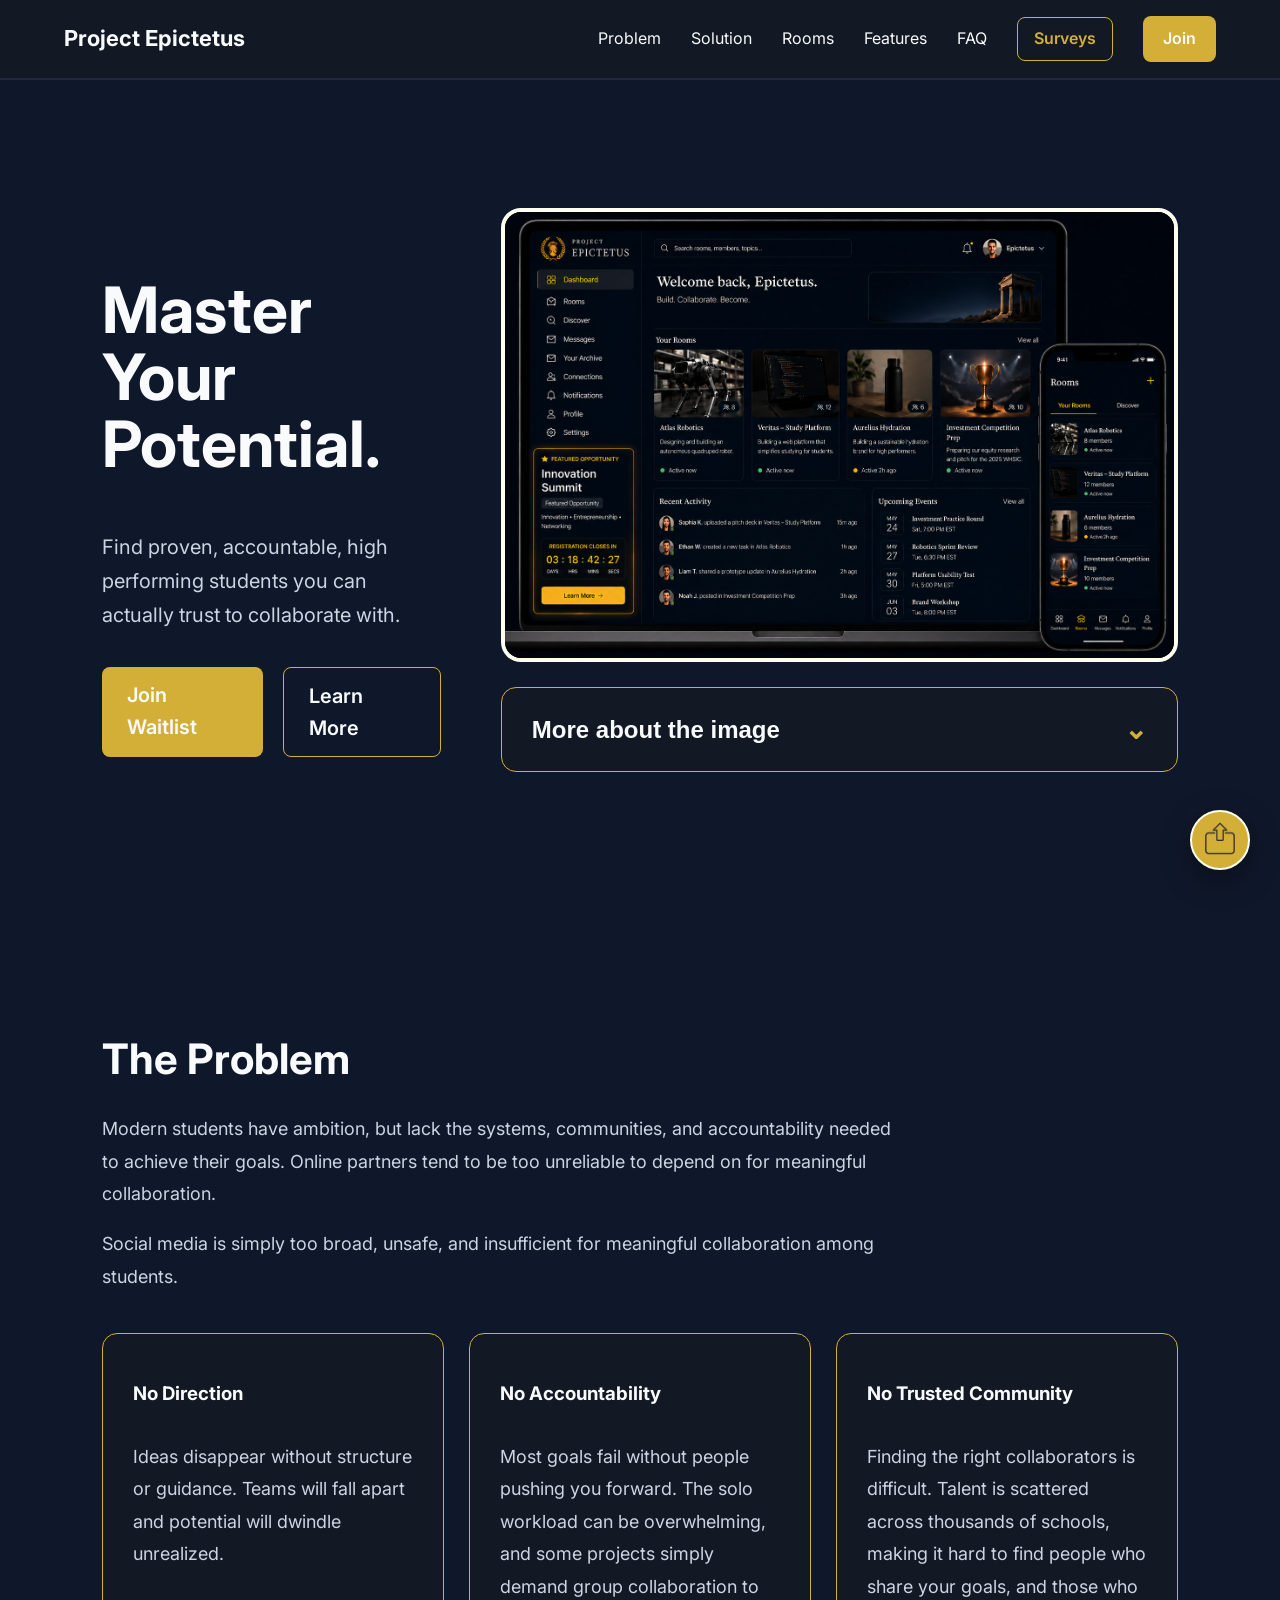
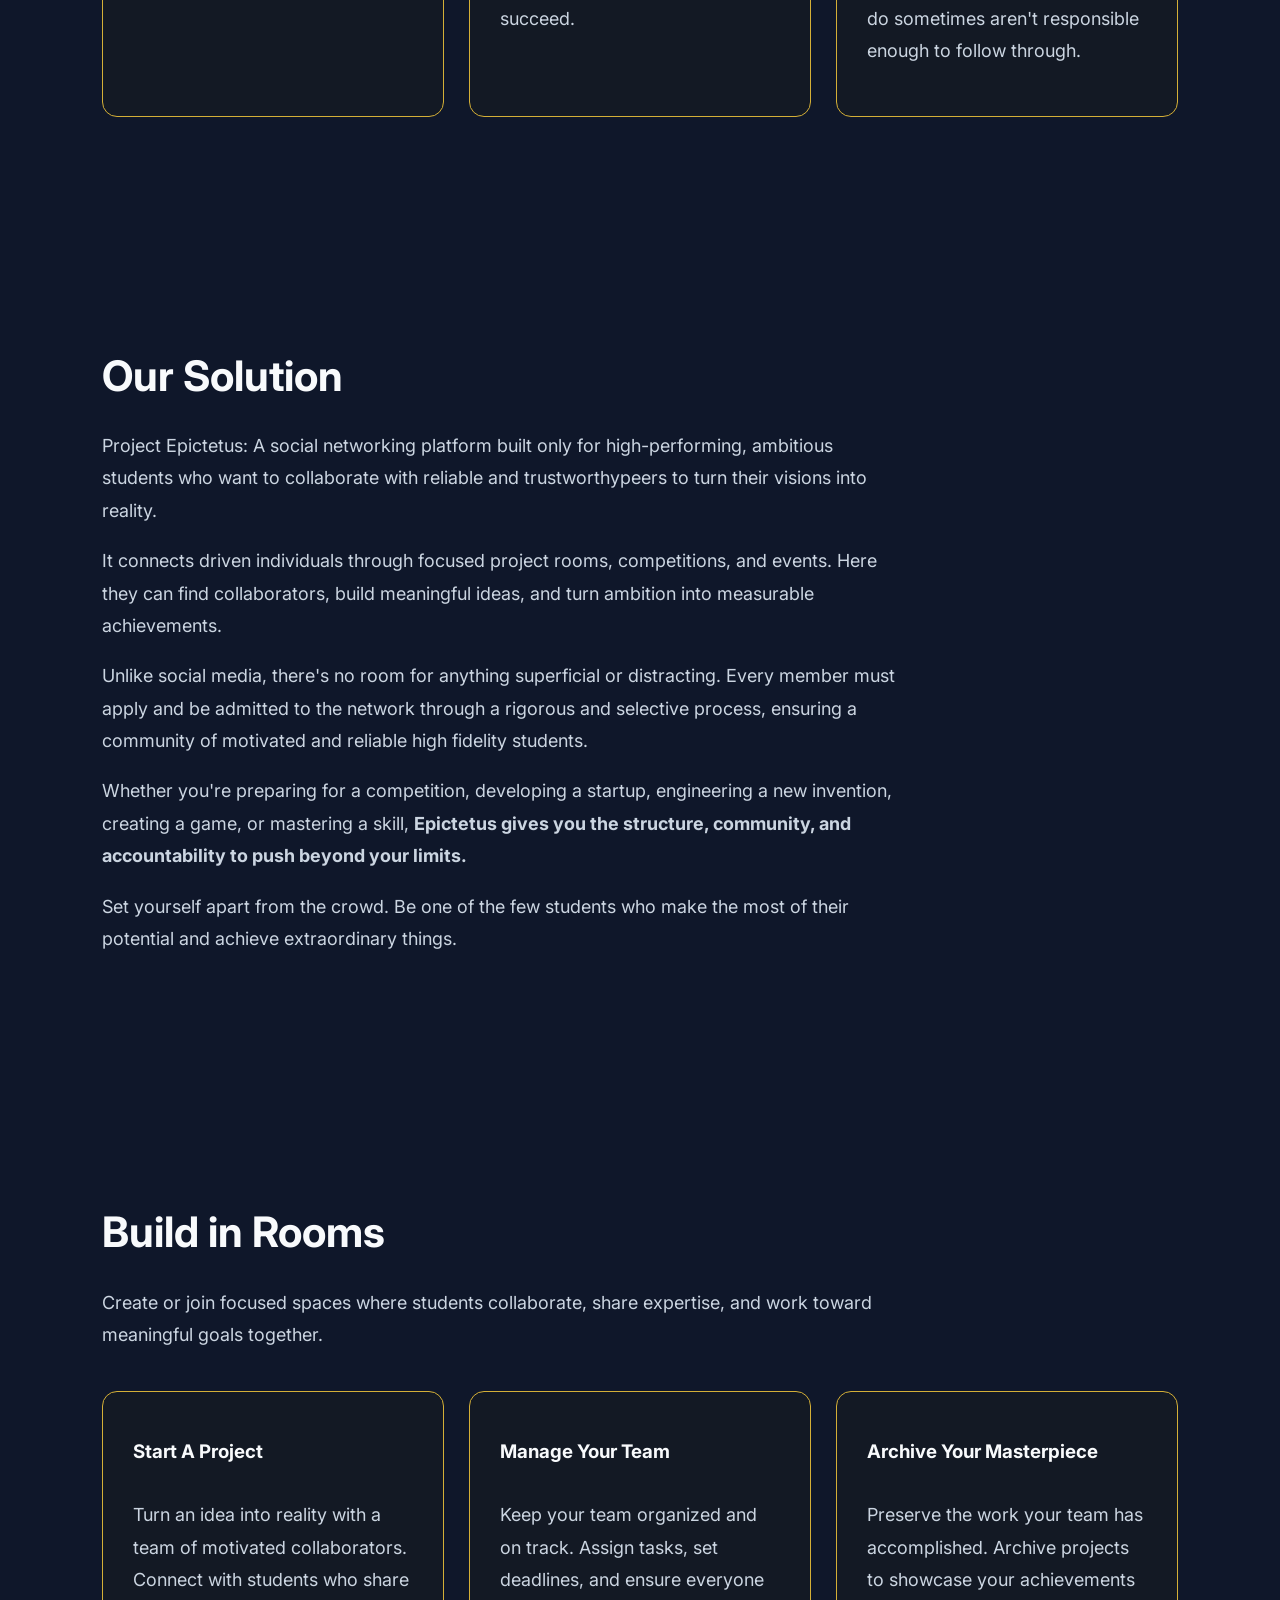
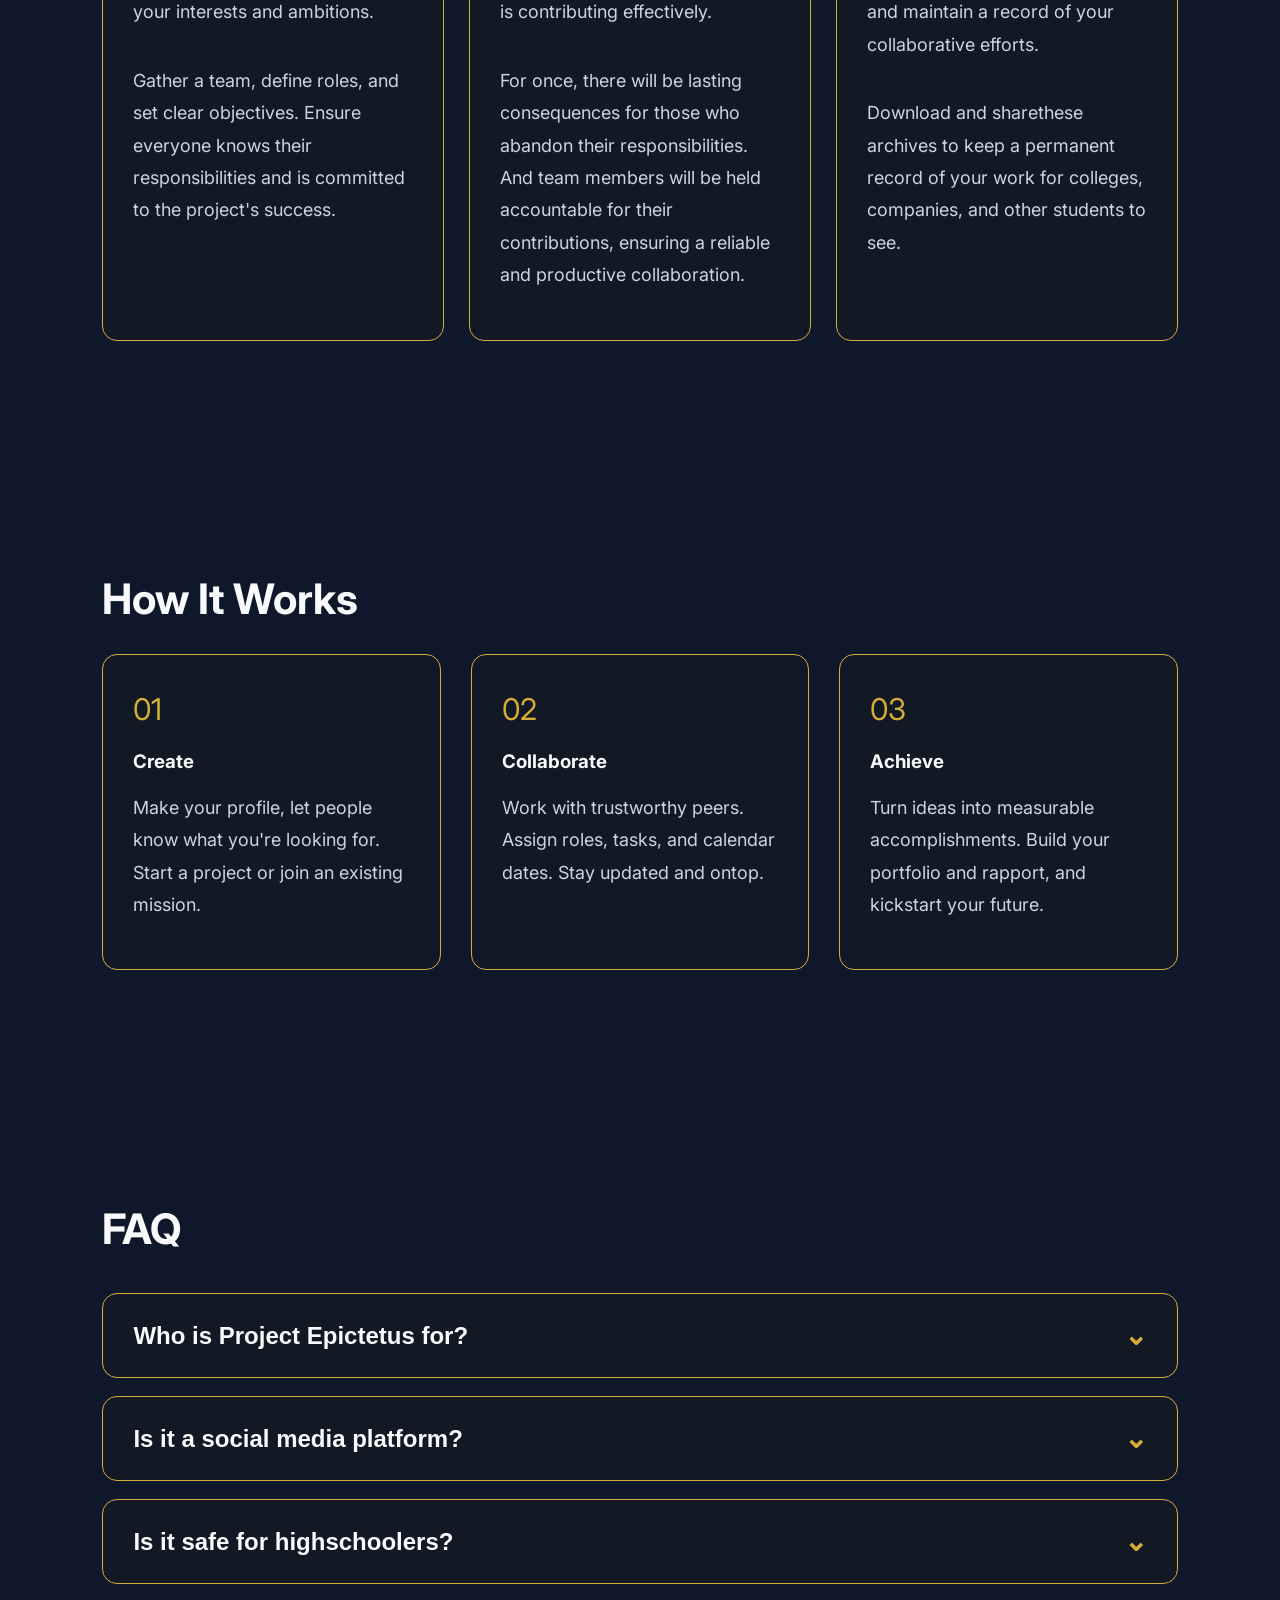
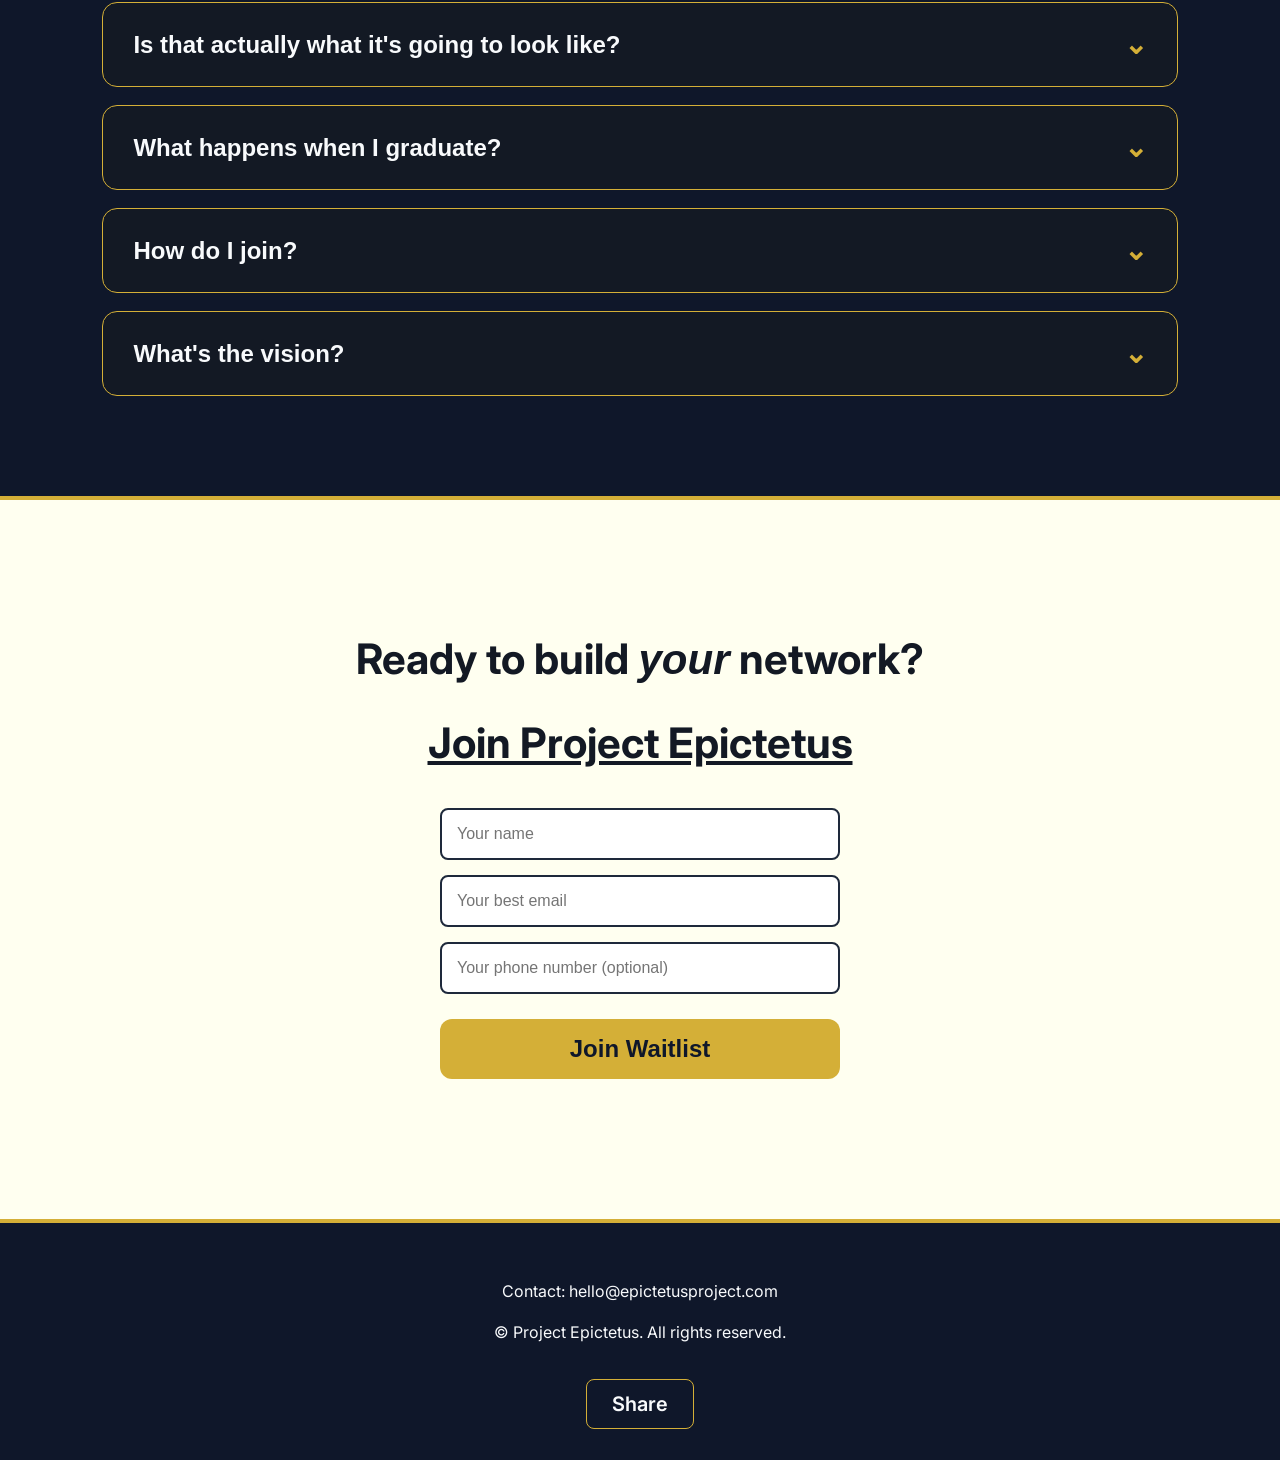
==== commit 40af50f6: "your network" ====
--- a/index.html
+++ b/index.html
@@ -349,7 +349,7 @@
     <div id="join-content">
 
         <h2>
-            Ready to build something meaningful?
+            Ready to build <i>your</i> network?
         </h2>
 
         <h2>
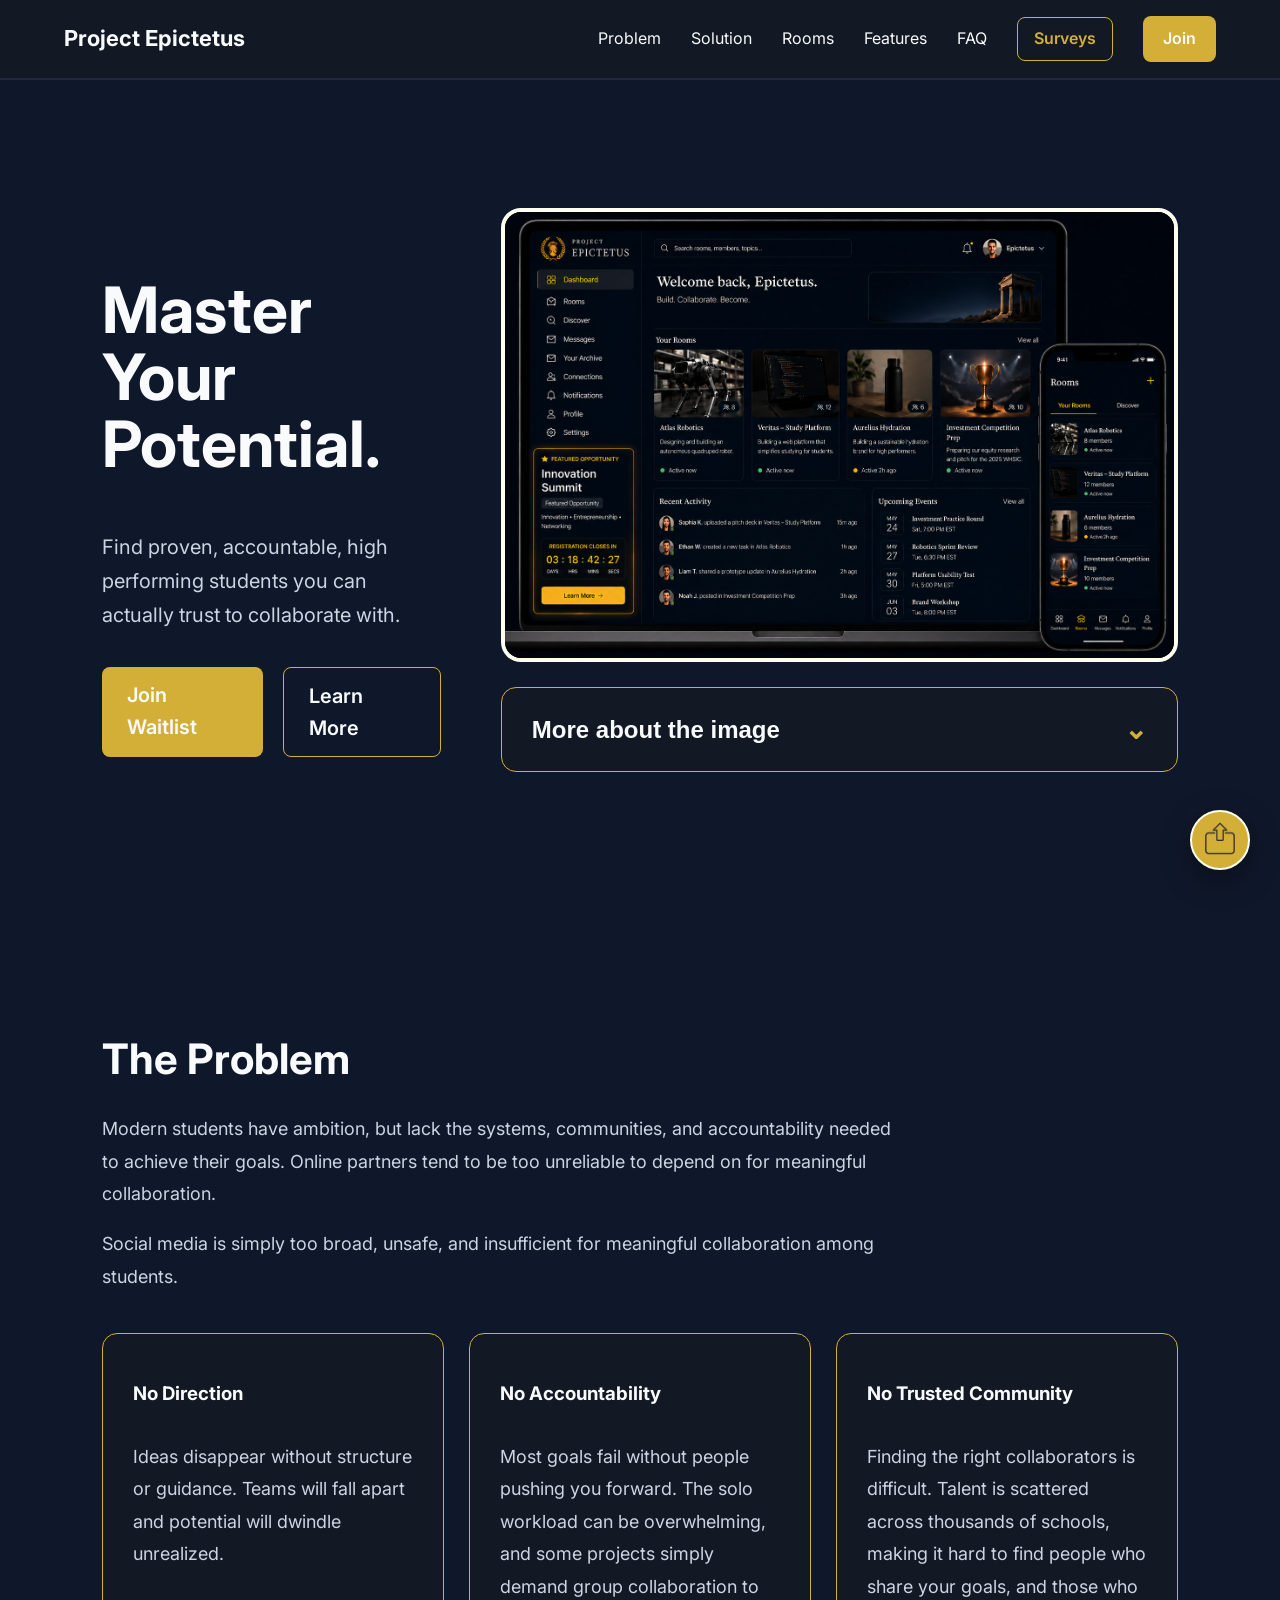
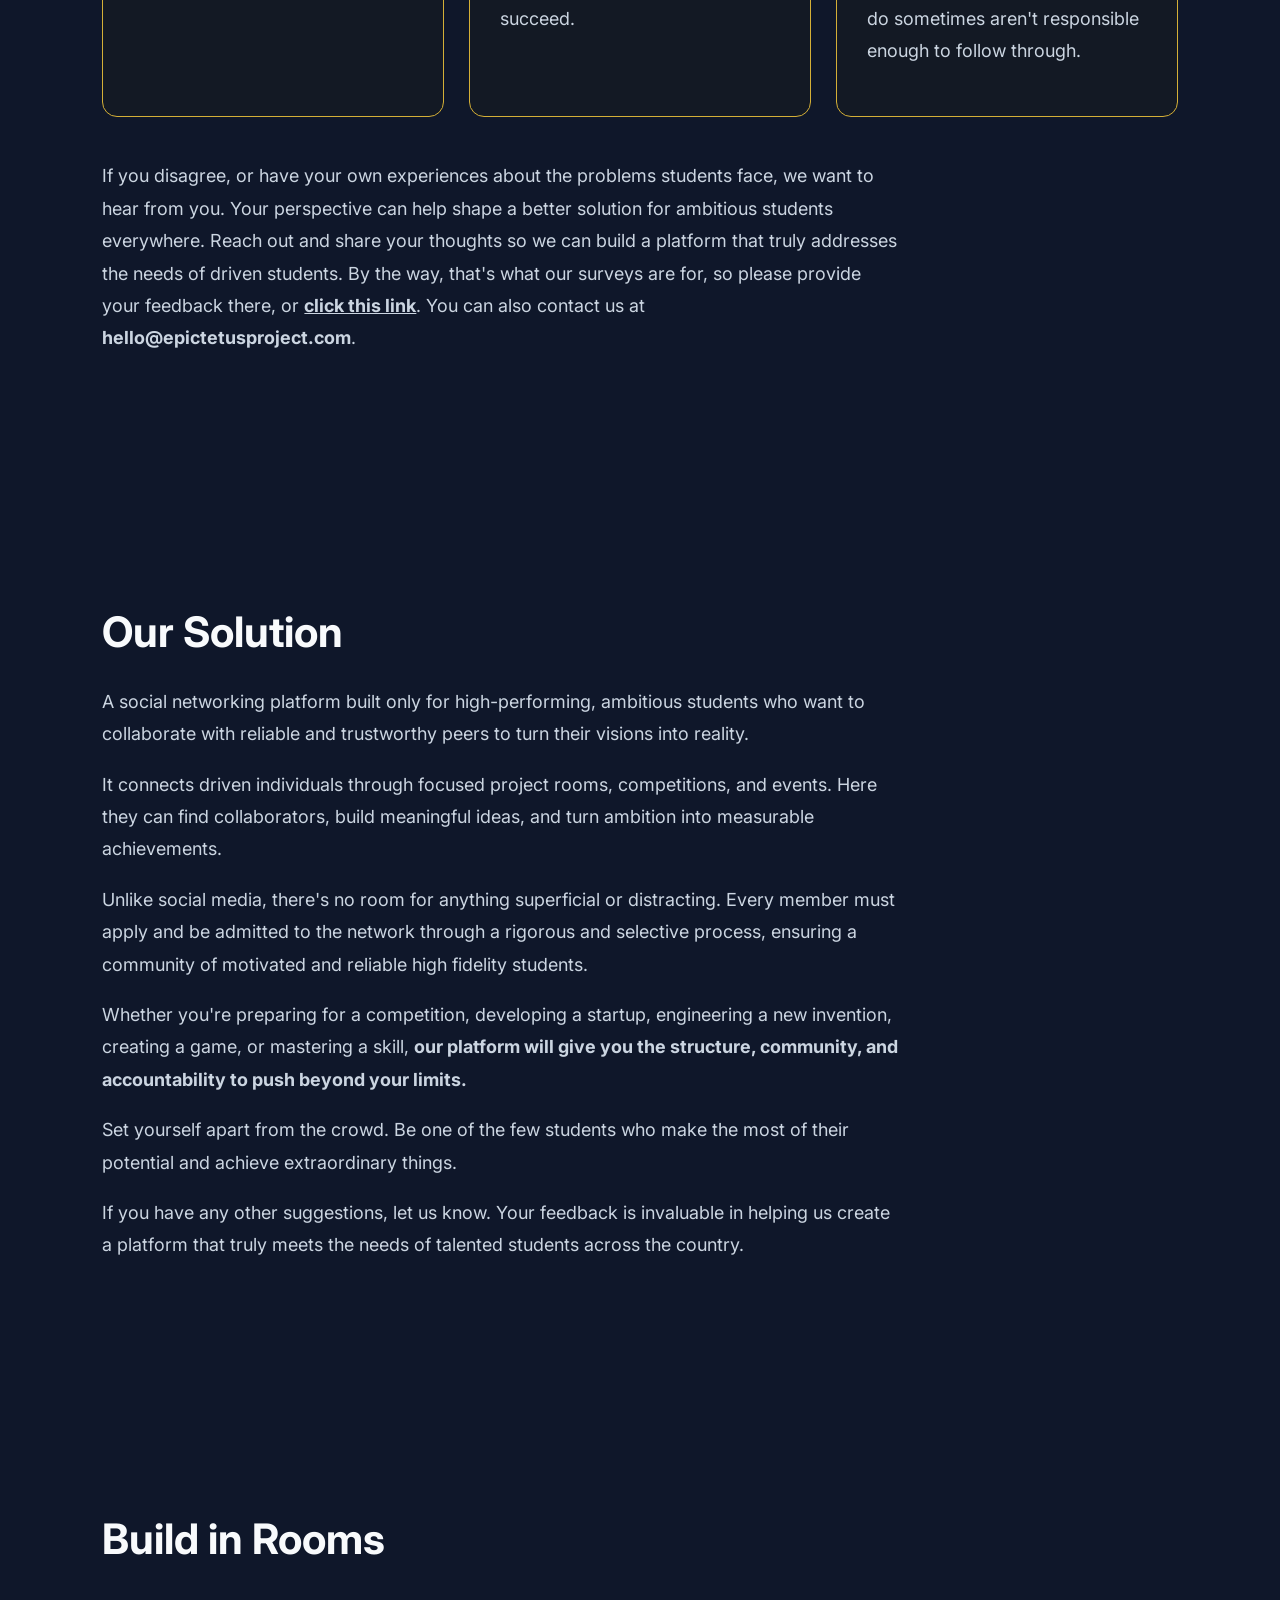
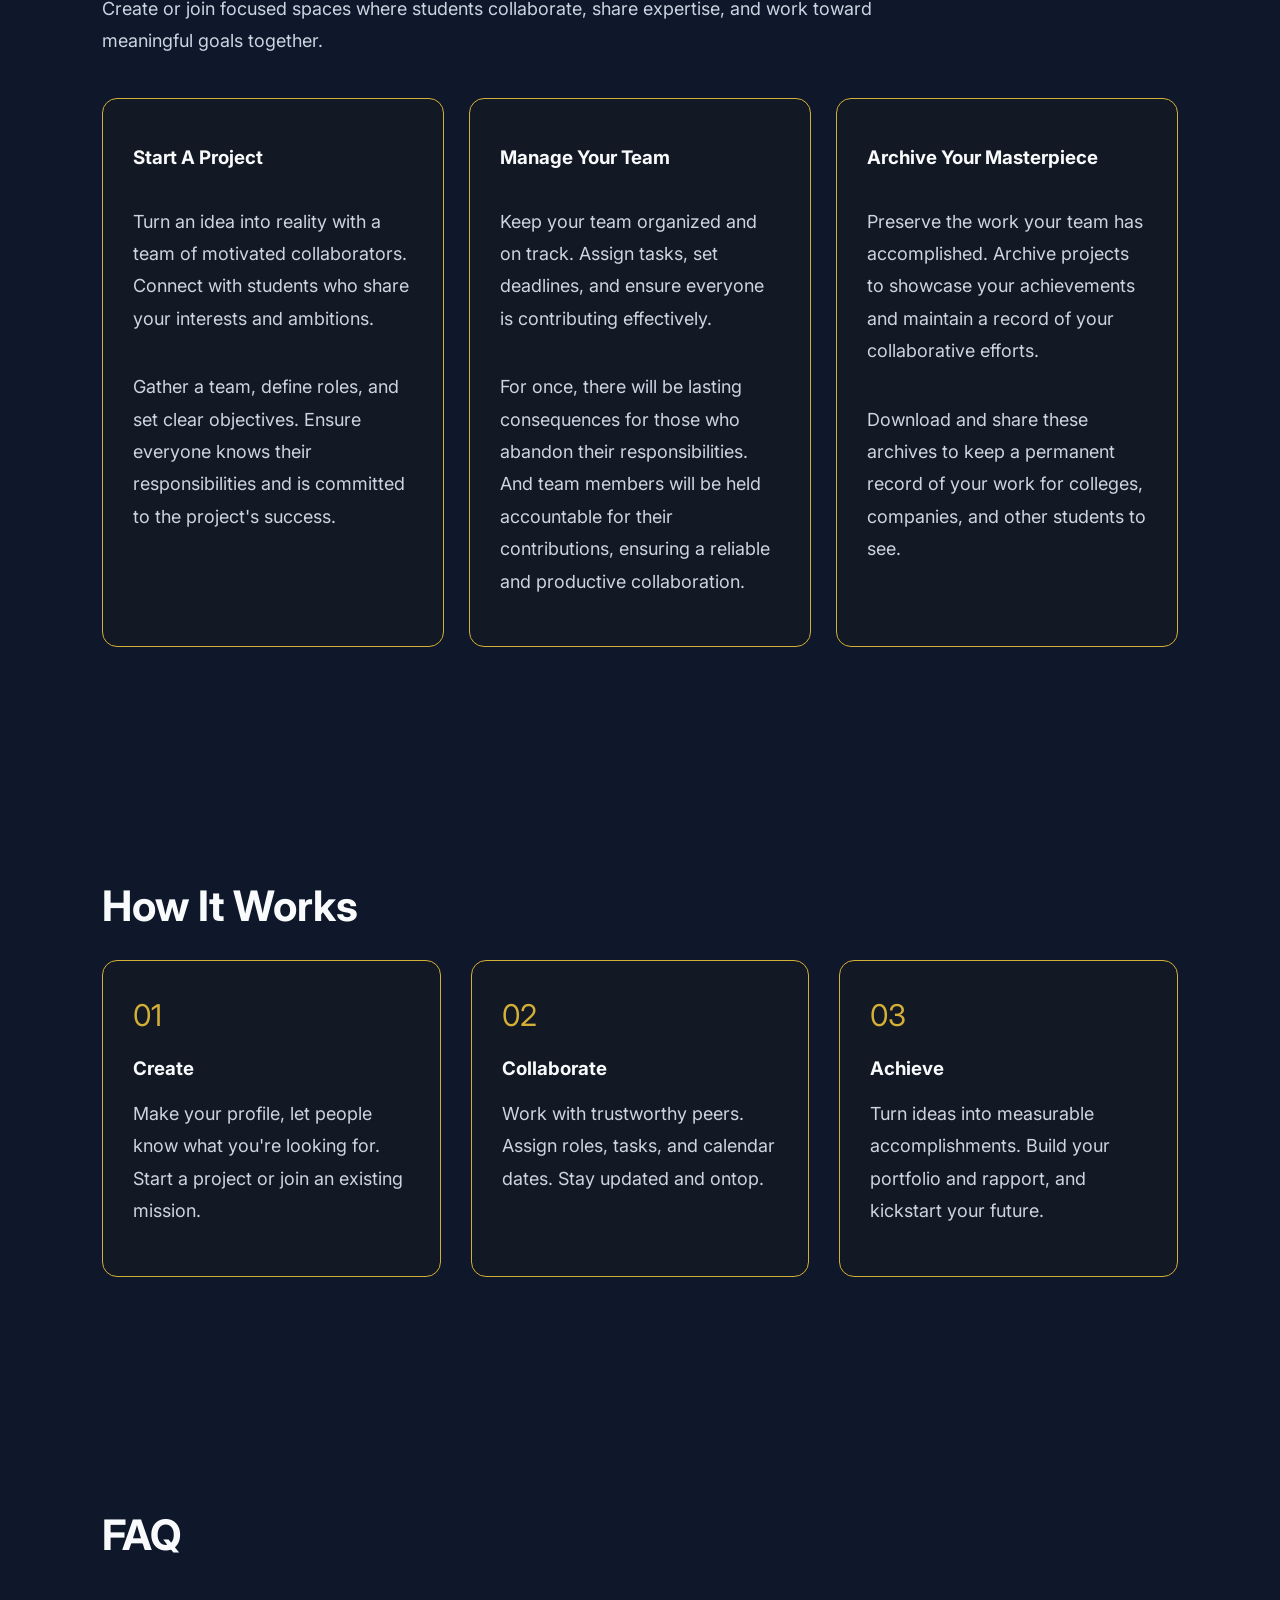
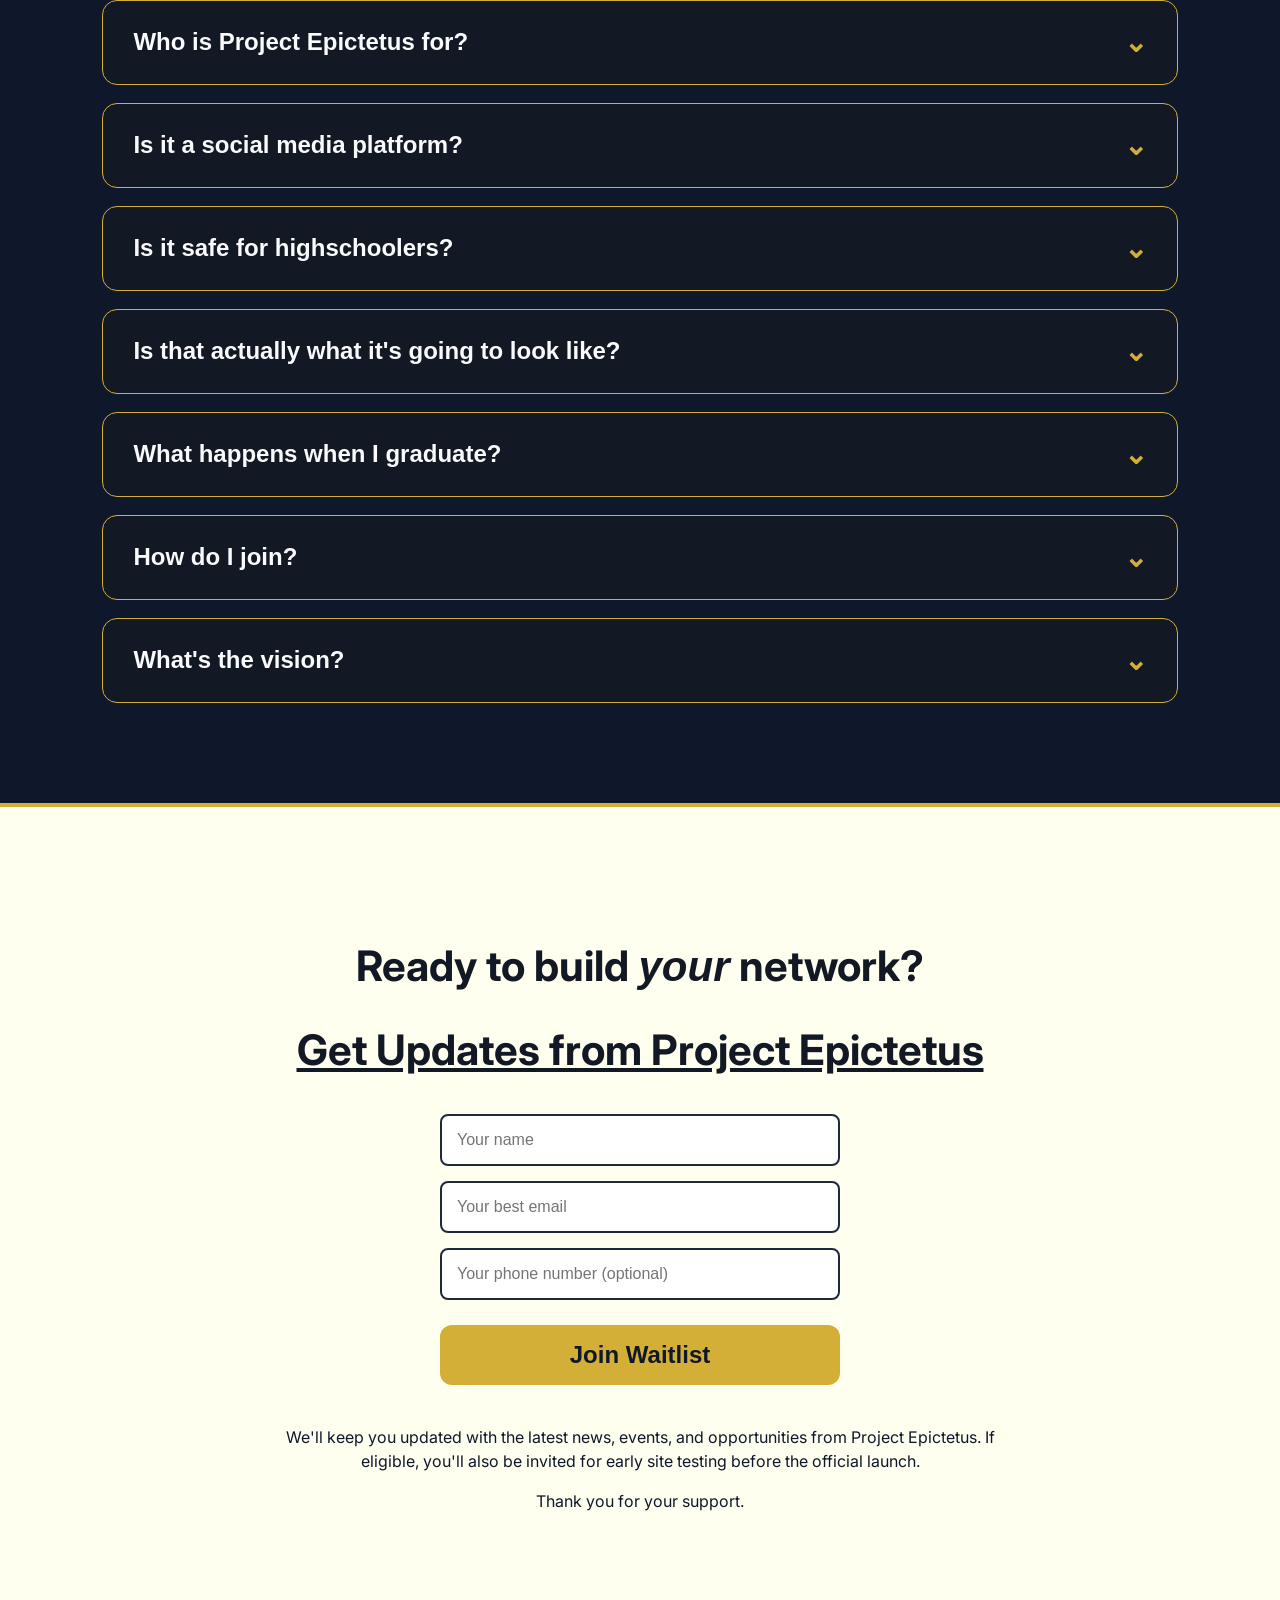
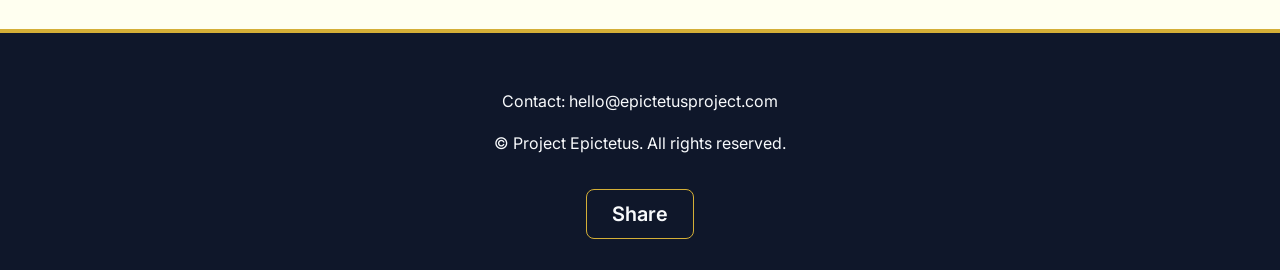
==== commit 5a36a27c: "fixed links and spelling" ====
--- a/index.html
+++ b/index.html
@@ -130,8 +130,11 @@
     <h3>No Trusted Community</h3>
     <p>Finding the right collaborators is difficult. Talent is scattered across thousands of schools, making it hard to find people who share your goals, and those who do sometimes aren't responsible enough to follow through.</p>
     </div>
-
-    </div>
+    </div>
+    <br>
+    <p>
+        If you disagree, or have your own experiences about the problems students face, we want to hear from you. Your perspective can help shape a better solution for ambitious students everywhere. Reach out and share your thoughts so we can build a platform that truly addresses the needs of driven students. By the way, that's what our surveys are for, so please provide your feedback there, or <b><a href="/research/"><u>click this link</u></a></b>. You can also contact us at <b><a href="mailto:contact@epictetus.com">hello@epictetusproject.com</a></b>.
+    </p>
 
 </section>
 
@@ -141,7 +144,7 @@
 
     <h2>Our Solution</h2>
 
-    <p>Project Epictetus: A social networking platform built only for high-performing, ambitious students who want to collaborate with reliable and trustworthypeers to turn their visions into reality.</p>
+    <p>A social networking platform built only for high-performing, ambitious students who want to collaborate with reliable and trustworthy peers to turn their visions into reality.</p>
 
     <p>
         It connects driven individuals through focused project rooms, competitions, and events. Here they can find
@@ -153,12 +156,14 @@
     </p>
     <p>
         Whether you're preparing for a competition, developing a startup, engineering a new
-        invention, creating a game, or mastering a skill, <b>Epictetus gives you the structure, community, and
+        invention, creating a game, or mastering a skill, <b>our platform will give you the structure, community, and
         accountability to push beyond your limits.</b>
     </p>
     <p>
         Set yourself apart from the crowd. Be one of the few students who make the most of their potential and achieve extraordinary things.
     </p>
+    <p>
+        If you have any other suggestions, let us know. Your feedback is invaluable in helping us create a platform that truly meets the needs of talented students across the country.</p>
 
 </section>
 
@@ -201,7 +206,7 @@
                 Preserve the work your team has accomplished. Archive projects to showcase your achievements and maintain a record of your collaborative efforts.
             </p>
             <p>
-                Download and sharethese archives to keep a permanent record of your work for colleges, companies, and other students to see.
+                Download and share these archives to keep a permanent record of your work for colleges, companies, and other students to see.
             </p>
         </div>
 
@@ -353,7 +358,7 @@
         </h2>
 
         <h2>
-            <u>Join Project Epictetus</u>
+            <u>Get Updates from Project Epictetus</u>
         </h2>
 
         <form 
@@ -393,7 +398,12 @@
             </button>
 
         </form>
-
+        <h3 class="under-waitlist-message">
+            We'll keep you updated with the latest news, events, and opportunities from Project Epictetus. If eligible, you'll also be invited for early site testing before the official launch.
+        </h3>
+        <h3 class="under-waitlist-message">
+            Thank you for your support.
+        </h3>
     </div>
 
 </section>
--- a/styles.css
+++ b/styles.css
@@ -450,6 +450,18 @@
 
 }
 
+
+.under-waitlist-message {
+    margin-top: 15px;
+    font-size: 16px;
+    color: var(--background);
+    align-self: center;
+    text-align: center;
+    font-weight: 400;
+    line-height: 1.5;
+    padding: 0 15%;
+}
+
 footer {
 
     padding:40px;
